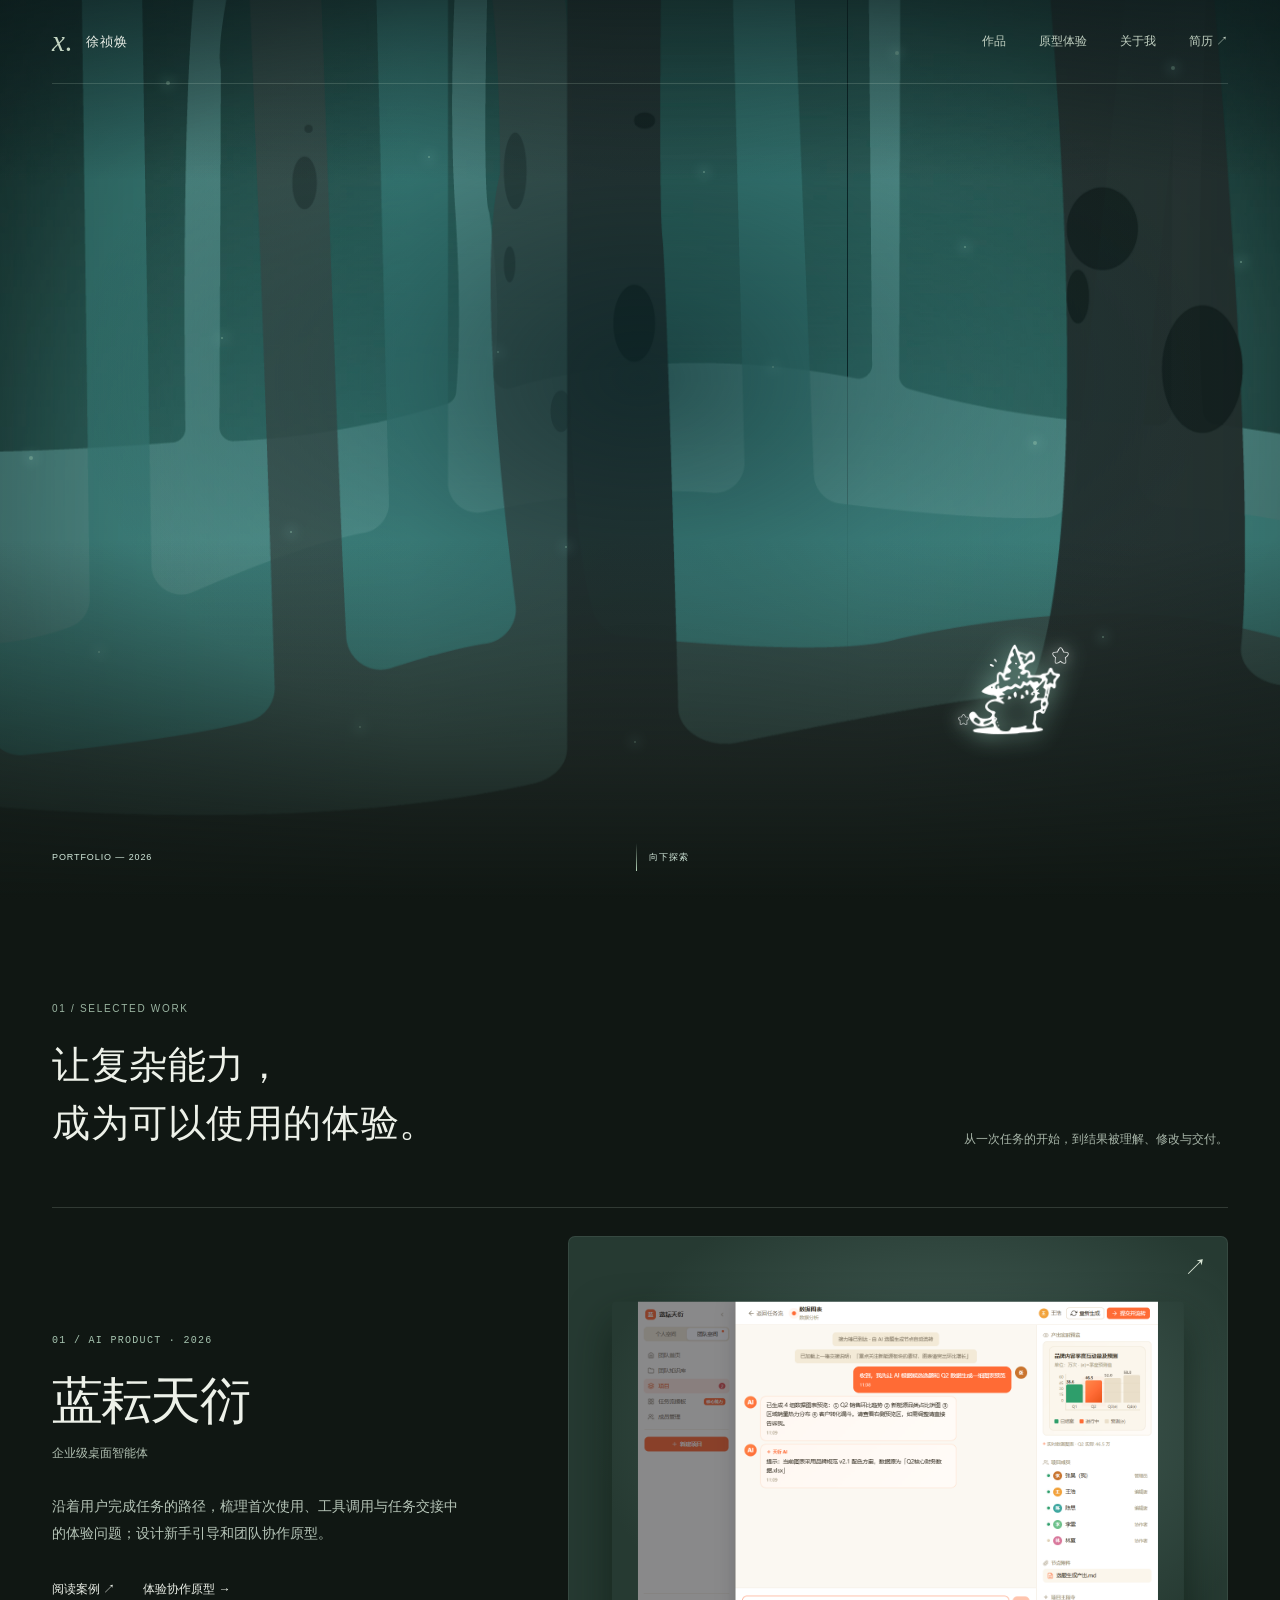
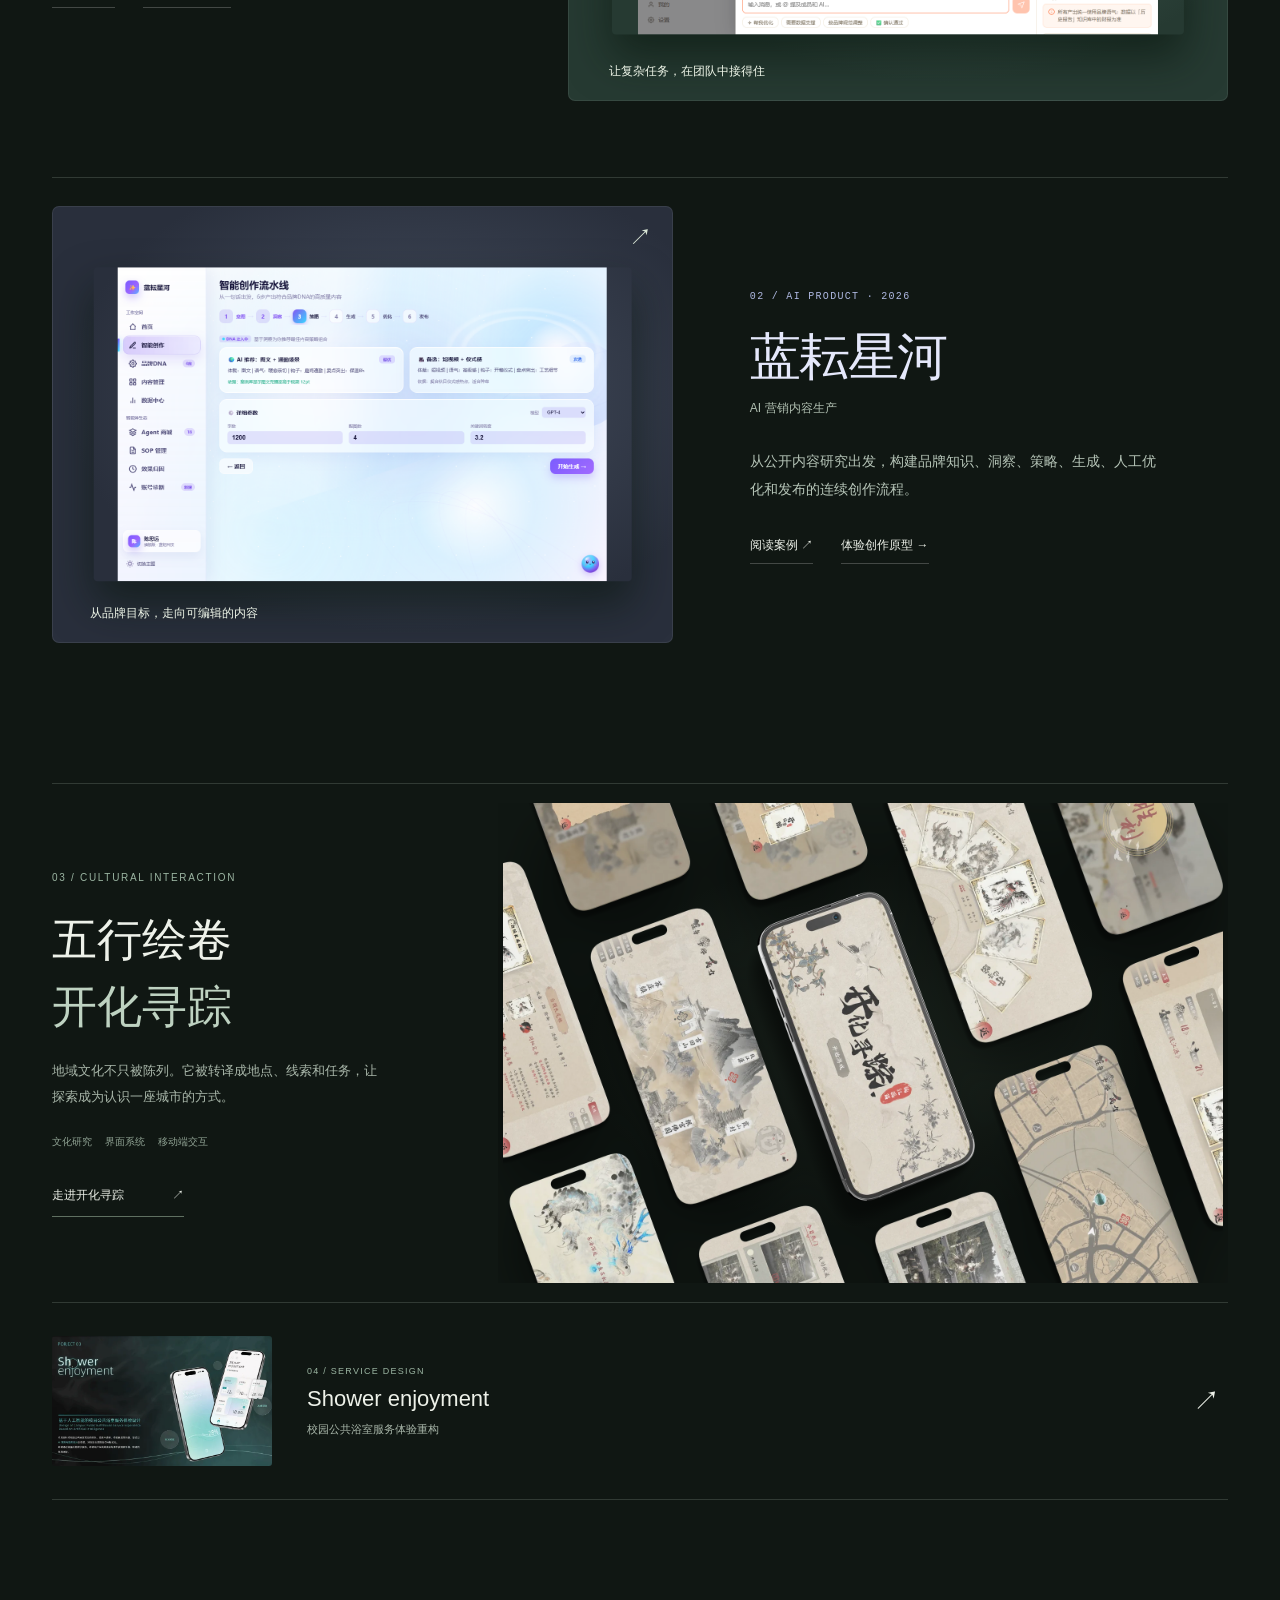
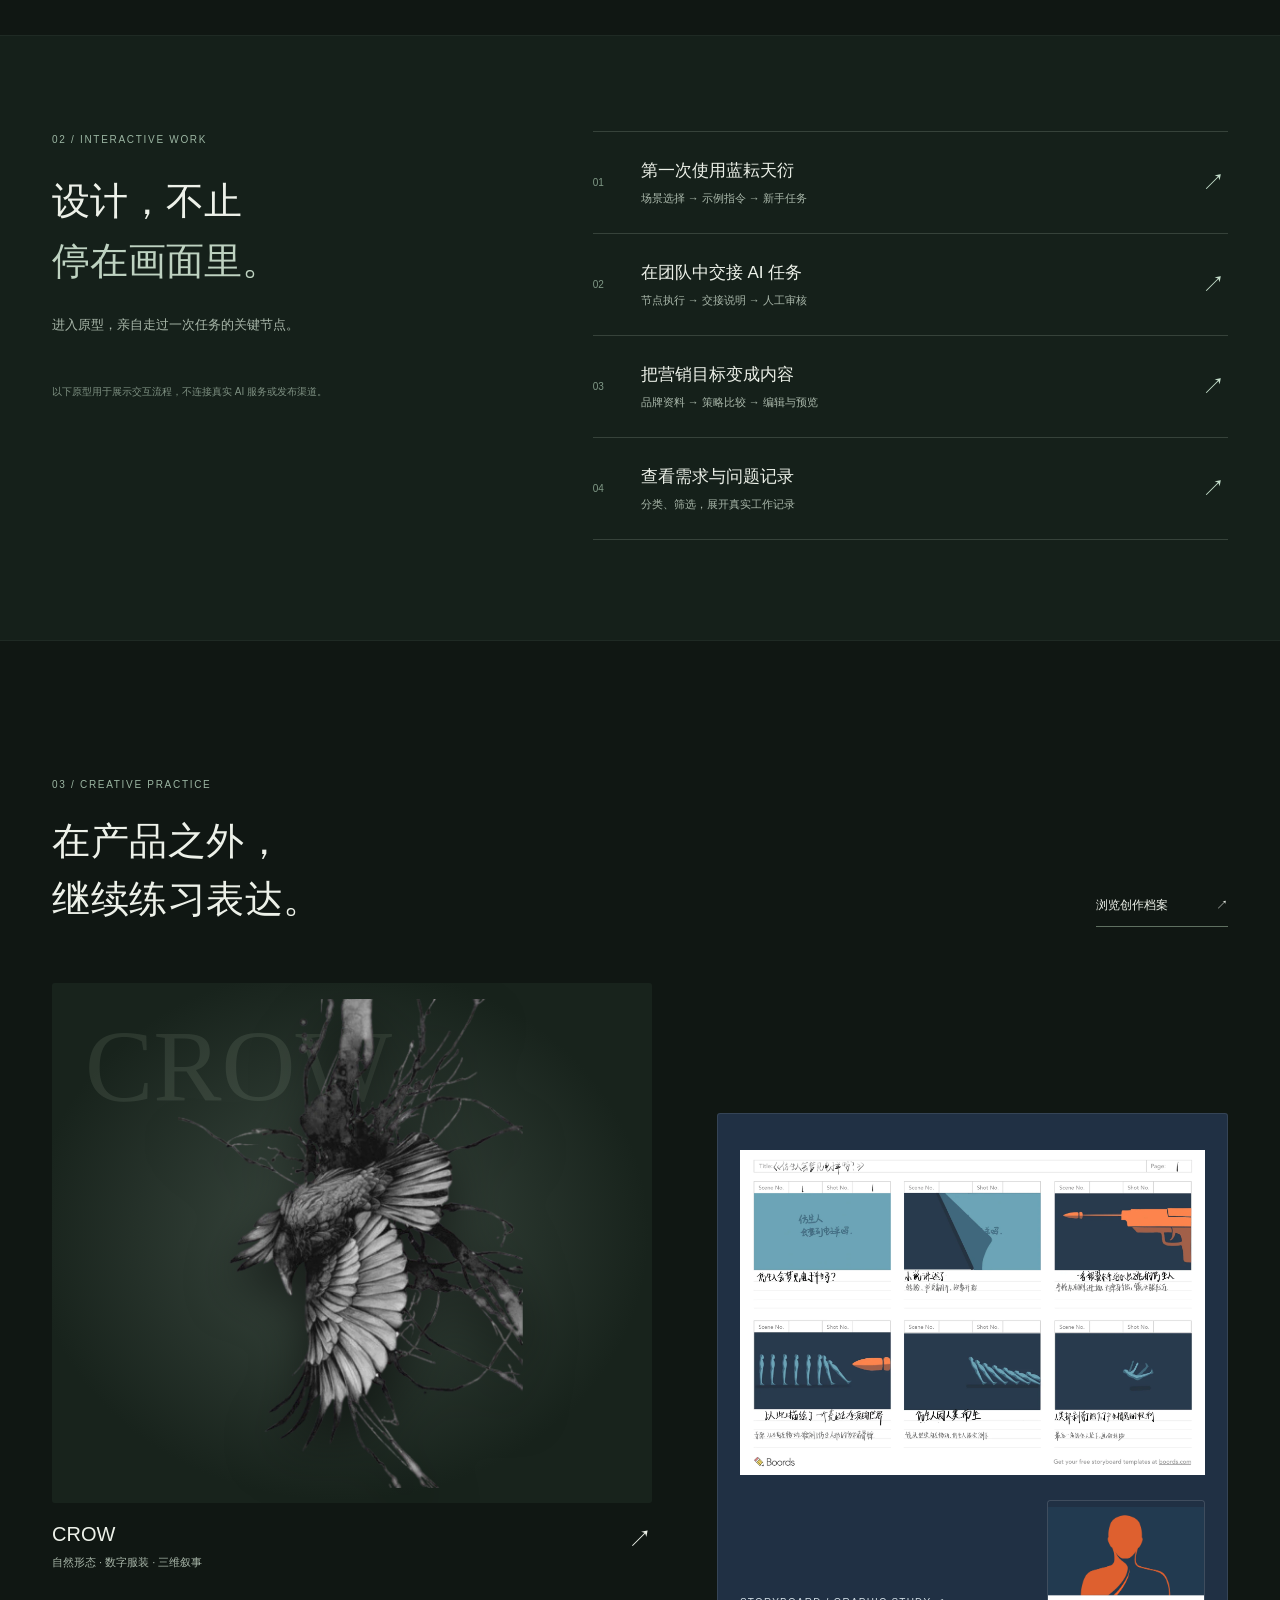
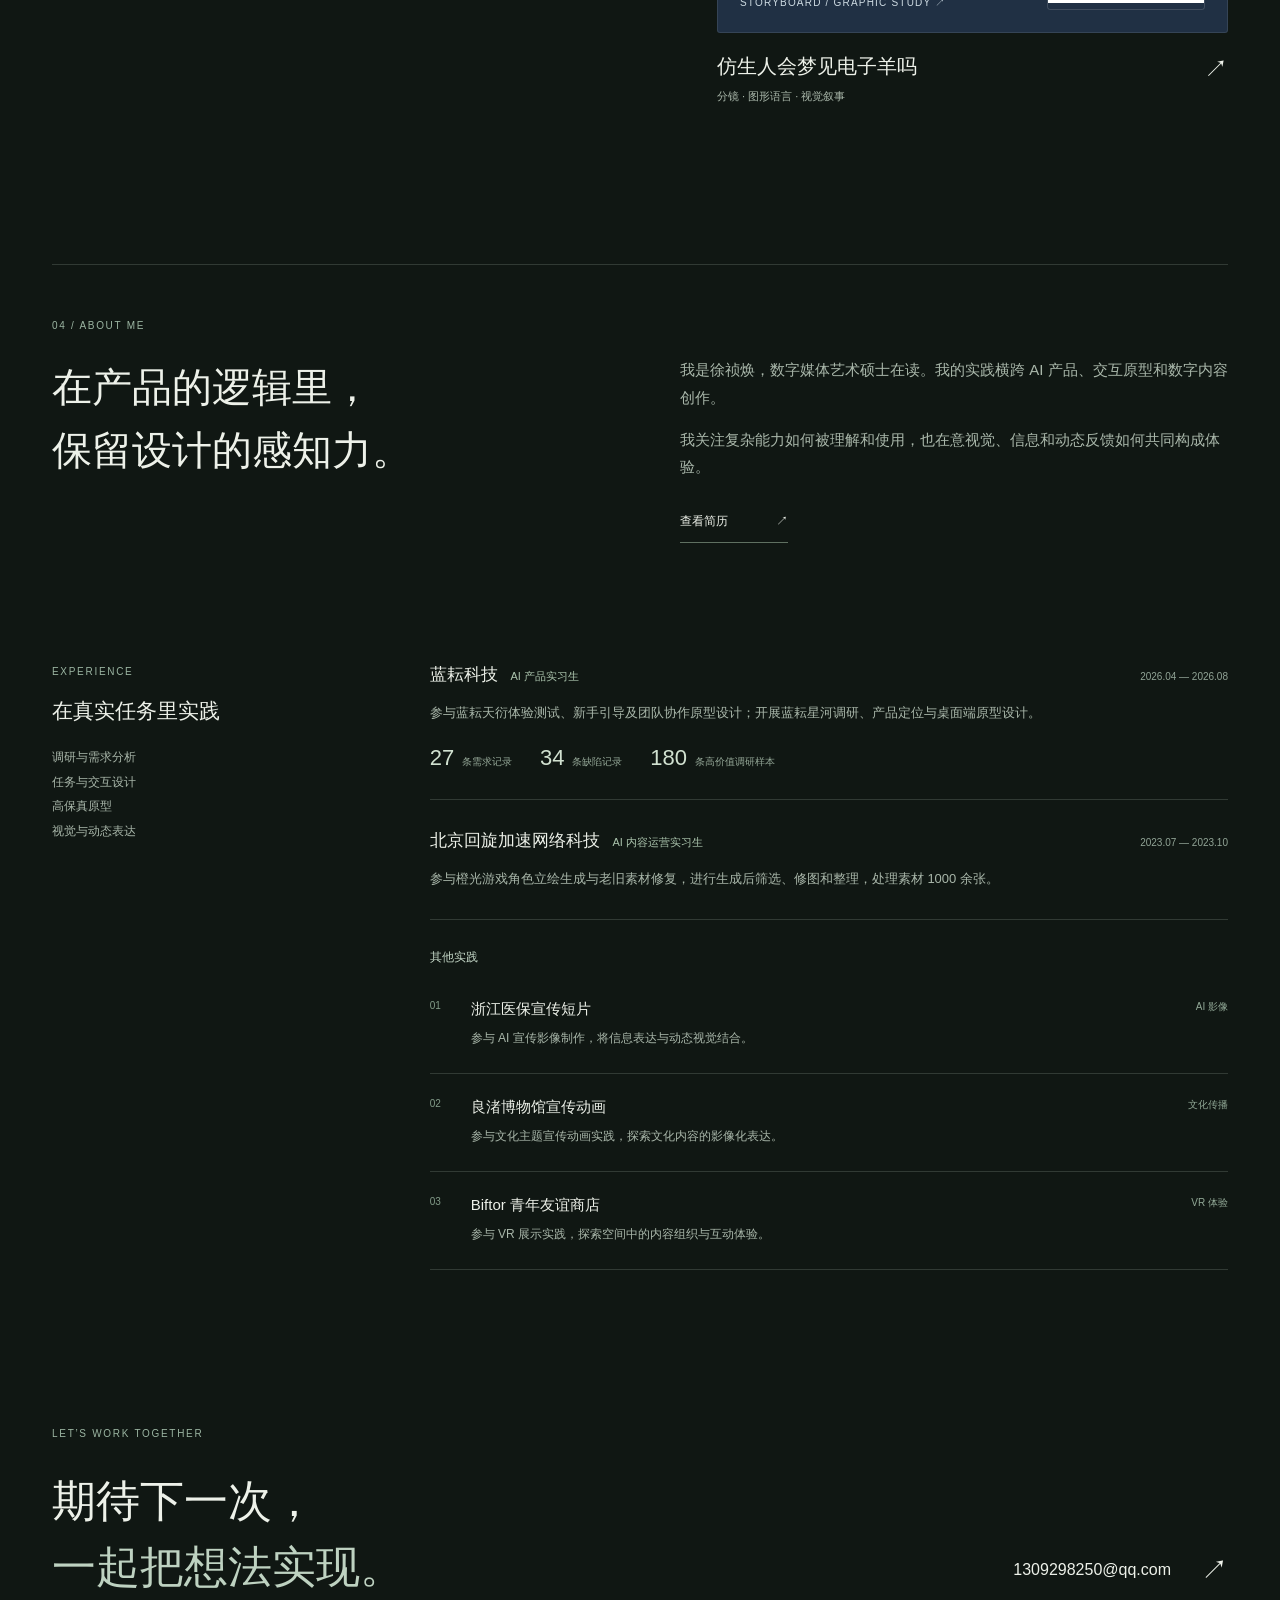
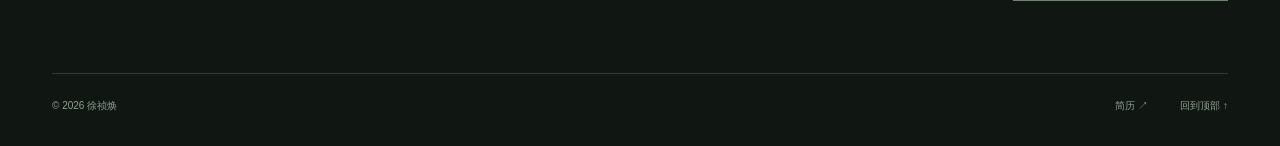
==== index.html @ dd579bcc "Publish portfolio website" ====
<!doctype html>
<html lang="zh-CN">
<head>
  <meta charset="utf-8">
  <meta name="viewport" content="width=device-width, initial-scale=1">
  <meta name="theme-color" content="#101713">
  <meta name="description" content="徐祯焕的个人作品集：AI 产品、交互设计与数字媒体创作。查看蓝耘天衍、蓝耘星河、开化寻踪与可操作原型。">
  <title>徐祯焕｜AI 产品与数字体验</title>
  <link rel="icon" href="assets/favicon.svg">
  <link rel="stylesheet" href="home.css">
  <link rel="stylesheet" href="home-refresh.css">
  <link rel="stylesheet" href="cursor.css">
  <script src="home.js" defer></script>
  <script src="forest.js" defer></script>
  <script src="cursor.js" defer></script>
</head>
<body>
  <a class="skip-link" href="#work">跳至作品</a>
  <div class="read-progress" aria-hidden="true"></div>
  <header class="site-header">
    <a class="brand" href="index.html" aria-label="徐祯焕，返回首页"><span class="brand-symbol">x.</span><span>徐祯焕</span></a>
    <button class="menu-toggle" type="button" aria-expanded="false" aria-controls="site-nav">菜单 <span aria-hidden="true">＋</span></button>
    <nav id="site-nav" aria-label="主导航">
      <a href="#work">作品</a><a href="#interact">原型体验</a><a href="#about">关于我</a><a href="assets/xuzhenhuan-resume.pdf" target="_blank" rel="noopener">简历 ↗</a>
    </nav>
  </header>
  <main>
    <section class="hero" aria-labelledby="hero-title">
      <div class="forest-scene" aria-hidden="true">
        <img class="forest-bg" src="assets/images/forest-bg.jpeg" alt="">
        <img class="forest-layer" data-depth="0.08" src="assets/images/forest-far.png" alt="">
        <img class="forest-layer" data-depth="0.16" src="assets/images/forest-back.png" alt="">
        <img class="forest-layer" data-depth="0.27" src="assets/images/forest-mid.png" alt="">
        <img class="forest-layer" data-depth="0.4" src="assets/images/forest-front.png" alt="">
      </div>
      <div class="hero-vignette" aria-hidden="true"></div>
      <span class="forest-cat" aria-hidden="true"><img src="assets/images/magic-cat.png" alt=""></span>
      <div class="hero-copy" id="hero-copy">
        <p class="hero-intro"><span class="small-orb"></span>你好，我是徐祯焕</p>
        <h1 id="hero-title">从想法出发，<span>让体验发生。</span></h1>
        <p class="hero-disciplines">AI 产品 <span>／</span> 交互设计 <span>／</span> 数字媒体艺术</p>
        <div class="hero-actions"><a class="primary-action" href="#work">查看作品 <span>↓</span></a><a class="text-action" href="#about">了解我 <span>↗</span></a></div>
      </div>
      <div class="hero-foot"><span>PORTFOLIO — 2026</span><button class="intro-toggle" type="button" aria-controls="hero-copy" aria-expanded="false" hidden>显示介绍 ↗</button><a class="scroll-indicator" href="#work"><i></i>向下探索</a><button class="motion-toggle" type="button" aria-pressed="false">暂停动效</button></div>
    </section>

    <section class="work content-width" id="work" aria-labelledby="work-title">
      <div class="section-heading enter"><div><span class="section-number">01 / SELECTED WORK</span><h2 id="work-title">让复杂能力，<br>成为可以使用的体验。</h2></div><p>从一次任务的开始，到结果被理解、修改与交付。</p></div>
      <div class="project-columns">
        <article class="project project-one enter">
          <a class="project-art art-tianyan" href="work-tianyan.html" aria-label="查看蓝耘天衍案例"><span class="art-top">01 / AI PRODUCT <span>↗</span></span><img src="assets/images/tianyan-live.png" alt="蓝耘天衍团队版原型的任务节点界面" width="1280" height="820" loading="lazy"><span class="art-bottom">让复杂任务，在团队中接得住</span></a>
          <div class="project-copy"><span class="project-kicker">01 / AI PRODUCT · 2026</span><div class="project-name"><h3><a href="work-tianyan.html">蓝耘天衍</a></h3><span>企业级桌面智能体</span></div>
          <p>沿着用户完成任务的路径，梳理首次使用、工具调用与任务交接中的体验问题；设计新手引导和团队协作原型。</p>
          <div class="project-actions"><a href="work-tianyan.html">阅读案例 ↗</a><a href="work-tianyan.html#team-demo">体验协作原型 →</a></div></div>
        </article>
        <article class="project project-two enter">
          <a class="project-art art-xinghe" href="work-xinghe.html" aria-label="查看蓝耘星河案例"><span class="art-top">02 / AI PRODUCT <span>↗</span></span><img src="assets/images/xinghe-live.png" alt="蓝耘星河原型的策略比较界面" width="1280" height="820" loading="lazy"><span class="art-bottom">从品牌目标，走向可编辑的内容</span></a>
          <div class="project-copy"><span class="project-kicker">02 / AI PRODUCT · 2026</span><div class="project-name"><h3><a href="work-xinghe.html">蓝耘星河</a></h3><span>AI 营销内容生产</span></div>
          <p>从公开内容研究出发，构建品牌知识、洞察、策略、生成、人工优化和发布的连续创作流程。</p>
          <div class="project-actions"><a href="work-xinghe.html">阅读案例 ↗</a><a href="work-xinghe.html#xinghe-demo">体验创作原型 →</a></div></div>
        </article>
      </div>

      <article class="kaihua-spotlight enter">
        <div class="kaihua-copy"><span class="section-number">03 / CULTURAL INTERACTION</span><h3>五行绘卷<br><em>开化寻踪</em></h3><p>地域文化不只被陈列。它被转译成地点、线索和任务，让探索成为认识一座城市的方式。</p><div class="keyword-row"><span>文化研究</span><span>界面系统</span><span>移动端交互</span></div><a class="underlined-link" href="archive.html#kaihua">走进开化寻踪 <span>↗</span></a></div>
        <a class="kaihua-visual" href="archive.html#kaihua" aria-label="查看开化寻踪项目"><img src="assets/images/kaihua-phones.webp" alt="开化寻踪的移动端界面样机" loading="lazy"></a>
      </article>
      <a class="service-strip enter" href="work-shower.html"><img src="assets/images/shower-cover.webp" alt="Shower enjoyment 服务设计封面" loading="lazy"><span class="service-info"><small>04 / SERVICE DESIGN</small><strong>Shower enjoyment</strong><span>校园公共浴室服务体验重构</span></span><span class="service-arrow" aria-hidden="true">↗</span></a>
    </section>

    <section class="prototype-index" id="interact" aria-labelledby="interact-title"><div class="content-width prototype-layout">
      <div class="prototype-copy enter"><span class="section-number">02 / INTERACTIVE WORK</span><h2 id="interact-title">设计，不止<br><em>停在画面里。</em></h2><p>进入原型，亲自走过一次任务的关键节点。</p><small>以下原型用于展示交互流程，不连接真实 AI 服务或发布渠道。</small></div>
      <div class="prototype-links enter">
        <a href="work-tianyan.html#onboarding-demo"><span>01</span><span><strong>第一次使用蓝耘天衍</strong><small>场景选择 → 示例指令 → 新手任务</small></span><b>↗</b></a>
        <a href="work-tianyan.html#team-demo"><span>02</span><span><strong>在团队中交接 AI 任务</strong><small>节点执行 → 交接说明 → 人工审核</small></span><b>↗</b></a>
        <a href="work-xinghe.html#xinghe-demo"><span>03</span><span><strong>把营销目标变成内容</strong><small>品牌资料 → 策略比较 → 编辑与预览</small></span><b>↗</b></a>
        <a href="work-tianyan.html#issue-records"><span>04</span><span><strong>查看需求与问题记录</strong><small>分类、筛选，展开真实工作记录</small></span><b>↗</b></a>
      </div>
    </div></section>

    <section class="creative content-width" id="creative" aria-labelledby="creative-title">
      <div class="section-heading enter"><div><span class="section-number">03 / CREATIVE PRACTICE</span><h2 id="creative-title">在产品之外，<br>继续练习表达。</h2></div><a class="underlined-link" href="archive.html">浏览创作档案 <span>↗</span></a></div>
      <div class="creative-layout">
        <a class="crow-work enter" href="archive.html#crow"><span class="crow-field"><span class="crow-lettering">CROW</span><img src="assets/images/crow-bird.webp" alt="CROW 三维服装与乌鸦意象" loading="lazy"></span><span class="creative-info"><strong>CROW</strong><span>自然形态 · 数字服装 · 三维叙事</span><b>↗</b></span></a>
        <article class="motion-work enter"><a class="motion-study" href="archive.html#motion" aria-label="查看《仿生人会梦见电子羊吗》的分镜与图形设计"><img class="motion-storyboard" src="assets/images/motion-storyboard-1.webp" alt="仿生人会梦见电子羊吗的分镜设计" loading="lazy"><img class="motion-graphic" src="assets/images/motion-still-1.webp" alt="人物图形设计" loading="lazy"><span>STORYBOARD / GRAPHIC STUDY ↗</span></a><div class="creative-info"><strong>仿生人会梦见电子羊吗</strong><span>分镜 · 图形语言 · 视觉叙事</span><a href="archive.html#motion" aria-label="查看分镜与图形设计">↗</a></div></article>
      </div>
    </section>

    <section class="about content-width" id="about" aria-labelledby="about-title"><div class="about-head enter"><span class="section-number">04 / ABOUT ME</span><h2 id="about-title">在产品的逻辑里，<br>保留设计的感知力。</h2><div><p>我是徐祯焕，数字媒体艺术硕士在读。我的实践横跨 AI 产品、交互原型和数字内容创作。</p><p>我关注复杂能力如何被理解和使用，也在意视觉、信息和动态反馈如何共同构成体验。</p><a class="underlined-link" href="assets/xuzhenhuan-resume.pdf" target="_blank" rel="noopener">查看简历 <span>↗</span></a></div></div>
      <div class="experience" id="experience"><div class="experience-aside enter"><span class="section-number">EXPERIENCE</span><h3>在真实任务里实践</h3><p>调研与需求分析<br>任务与交互设计<br>高保真原型<br>视觉与动态表达</p></div><div class="experience-list">
        <article class="experience-item enter"><div class="experience-title"><h3>蓝耘科技 <small>AI 产品实习生</small></h3><time>2026.04 — 2026.08</time></div><p>参与蓝耘天衍体验测试、新手引导及团队协作原型设计；开展蓝耘星河调研、产品定位与桌面端原型设计。</p><div class="experience-facts"><span><b>27</b> 条需求记录</span><span><b>34</b> 条缺陷记录</span><span><b>180</b> 条高价值调研样本</span></div></article>
        <article class="experience-item enter"><div class="experience-title"><h3>北京回旋加速网络科技 <small>AI 内容运营实习生</small></h3><time>2023.07 — 2023.10</time></div><p>参与橙光游戏角色立绘生成与老旧素材修复，进行生成后筛选、修图和整理，处理素材 1000 余张。</p></article>
        <div class="practice-label enter">其他实践</div>
        <article class="practice-item enter"><span>01</span><div><h3>浙江医保宣传短片</h3><p>参与 AI 宣传影像制作，将信息表达与动态视觉结合。</p></div><small>AI 影像</small></article>
        <article class="practice-item enter"><span>02</span><div><h3>良渚博物馆宣传动画</h3><p>参与文化主题宣传动画实践，探索文化内容的影像化表达。</p></div><small>文化传播</small></article>
        <article class="practice-item enter"><span>03</span><div><h3>Biftor 青年友谊商店</h3><p>参与 VR 展示实践，探索空间中的内容组织与互动体验。</p></div><small>VR 体验</small></article>
      </div></div>
    </section>

    <footer class="contact content-width" id="contact"><span class="section-number">LET’S WORK TOGETHER</span><div class="contact-main"><h2>期待下一次，<br><em>一起把想法实现。</em></h2><a href="mailto:1309298250@qq.com">1309298250@qq.com <span>↗</span></a></div><div class="footer-foot"><span>© 2026 徐祯焕</span><a href="assets/xuzhenhuan-resume.pdf" target="_blank" rel="noopener">简历 ↗</a><a href="#">回到顶部 ↑</a></div></footer>
  </main>
</body>
</html>
---- home.css ----
@charset "UTF-8";
:root{color-scheme:dark;--bg:#101713;--ink:#edf1e9;--soft:#a9b7aa;--dim:#809084;--line:rgba(225,240,224,.16);--page:min(1200px,calc(100% - 104px))}
*{box-sizing:border-box}html{scroll-behavior:smooth;scroll-padding-top:90px}body{margin:0;background:var(--bg);color:var(--ink);font-family:Inter,"PingFang SC","Microsoft YaHei",sans-serif;-webkit-font-smoothing:antialiased}a{color:inherit;text-decoration:none}button{font:inherit;cursor:pointer}a,button{-webkit-tap-highlight-color:transparent}a:focus-visible,button:focus-visible{outline:2px solid #c2e7cc;outline-offset:5px}img,video{display:block;max-width:100%}h1,h2,h3,p{margin:0}h1,h2,h3{font-weight:400}em{font-style:normal;color:#bed2c1}::selection{background:#b8ddc2;color:#17241c}.content-width{width:var(--page);margin-inline:auto}.skip-link{position:fixed;top:-100px;left:20px;z-index:100;padding:12px;background:#f0f5ed;color:#111}.skip-link:focus{top:12px}.read-progress{position:fixed;top:0;left:0;right:0;height:2px;background:#b6d7bb;transform:scaleX(0);transform-origin:left;z-index:90}.section-number{display:block;color:#9bb5a2;font-size:10px;letter-spacing:.17em;line-height:1.7}
.site-header{position:absolute;top:0;left:50%;transform:translateX(-50%);width:var(--page);height:84px;z-index:20;display:flex;align-items:center;justify-content:space-between;border-bottom:1px solid var(--line)}.brand{display:inline-flex;align-items:center;gap:13px;font-size:13px;letter-spacing:.05em}.brand-symbol{font:italic 29px/1 Georgia,serif;color:#c3d5c2}.site-header nav{display:flex;align-items:center;gap:33px}.site-header nav a{font-size:12px;color:#c1d0c1;transition:color .2s}.site-header nav a:hover{color:#fff}.menu-toggle{display:none;border:0;background:transparent;color:var(--ink)}
.hero{height:min(950px,100svh);min-height:700px;position:relative;overflow:hidden;isolation:isolate;background:radial-gradient(ellipse at 27% 6%,#344c3d2e,transparent 52%),#101713}.hero canvas{position:absolute;inset:0;width:100%;height:100%;z-index:-2}.hero-vignette{position:absolute;inset:0;z-index:-1;pointer-events:none;background:linear-gradient(0deg,#101713 0,transparent 22%),radial-gradient(ellipse at center,transparent 13%,#10171336 74%)}.hero-copy{position:absolute;top:29%;left:50%;transform:translateX(-50%);width:calc(100% - 40px);text-align:center}.hero-intro{font-size:13px;color:#cbd9cc;display:flex;align-items:center;justify-content:center;gap:10px}.small-orb{width:5px;height:5px;border-radius:50%;background:#c2e4c9;box-shadow:0 0 15px #c2e4c9}.hero h1{font-size:clamp(41px,4.8vw,65px);line-height:1.48;letter-spacing:.015em;margin:25px 0 20px;text-shadow:0 8px 45px #0d1711b8}.hero h1 span{color:#cbd9c9}.hero-disciplines{font-size:12px;color:#a7b8aa;letter-spacing:.06em}.hero-disciplines span{margin:0 8px;color:#637569}.hero-actions{display:flex;align-items:center;justify-content:center;gap:32px;margin-top:37px;font-size:12px}.primary-action{display:inline-flex;gap:38px;align-items:center;background:#e6efe6;color:#152019;padding:14px 23px;border-radius:28px;transition:transform .3s,background .3s}.primary-action:hover{transform:translateY(-4px);background:#fff}.text-action{color:#d4e0d3}.text-action span{display:inline-block;margin-left:12px;transition:transform .2s}.text-action:hover span{transform:translate(3px,-3px)}.hero-foot{position:absolute;bottom:28px;left:50%;transform:translateX(-50%);width:var(--page);display:flex;justify-content:space-between;align-items:center;color:#91a494;font-size:9px;letter-spacing:.1em}.scroll-indicator{display:flex;gap:12px;align-items:center}.scroll-indicator i{display:block;width:1px;height:28px;background:linear-gradient(transparent,#b6d5ba)}.motion-toggle{border:0;background:transparent;color:#9fb0a1;padding:8px;font-size:10px}.motion-toggle:hover{color:#fff}
.work{padding-top:100px}.section-heading{display:flex;align-items:end;justify-content:space-between;gap:40px;margin-bottom:56px}.section-heading h2{font-size:clamp(27px,3vw,40px);line-height:1.5;letter-spacing:.015em;margin-top:19px}.section-heading>p{font-size:12px;color:var(--soft);line-height:1.9;max-width:320px}.project-columns{display:grid;grid-template-columns:1.16fr .95fr;gap:58px;align-items:start}.project-two{margin-top:130px}.project-art{position:relative;display:block;overflow:hidden;aspect-ratio:1.22;border-radius:3px;border:1px solid #ffffff13;background:#2e3b32}.art-tianyan{background:radial-gradient(ellipse at 76% 23%,#6e846447,transparent 66%),#2a382f}.art-xinghe{background:radial-gradient(ellipse at 75% 65%,#8d8ba348,transparent 67%),#292f36}.art-top{position:absolute;top:22px;left:25px;right:25px;display:flex;align-items:center;justify-content:space-between;z-index:2;font-size:9px;letter-spacing:.13em;color:#dae6d6}.art-top span{font-size:24px}.project-art img{position:absolute;top:23%;left:7%;width:93%;max-width:none;border-radius:4px;box-shadow:0 23px 45px #06110c68;transform:perspective(900px) rotateY(-5deg) rotateX(4deg);transition:transform .7s cubic-bezier(.16,.8,.2,1)}.project-art:hover img{transform:perspective(900px) rotateY(0) rotateX(0) translateY(-8px)}.art-bottom{position:absolute;bottom:27px;left:25px;right:25px;font-size:14px;color:#eff6e9;z-index:2}.project-name{display:flex;justify-content:space-between;gap:14px;align-items:baseline;margin:23px 0 12px}.project-name h3{font-size:25px}.project-name>span{font-size:10px;color:var(--soft);white-space:nowrap}.project>p{max-width:520px;color:var(--soft);font-size:13px;line-height:1.95}.project-actions{display:flex;gap:26px;margin-top:18px}.project-actions a{font-size:11px;padding-bottom:7px;border-bottom:1px solid #ffffff36;transition:border-color .25s}.project-actions a:hover{border-color:#c5dbc6}
.kaihua-spotlight{display:grid;grid-template-columns:.74fr 1.26fr;gap:18px;align-items:center;min-height:520px;margin-top:140px;border-top:1px solid var(--line);border-bottom:1px solid var(--line)}.kaihua-copy{padding:55px 0}.kaihua-copy h3{font-size:clamp(34px,3.5vw,48px);line-height:1.48;margin:20px 0 19px}.kaihua-copy>p{font-size:13px;color:var(--soft);line-height:2;max-width:335px}.keyword-row{display:flex;flex-wrap:wrap;gap:13px;margin:25px 0 36px;font-size:10px;color:#8fa293}.underlined-link{display:inline-flex;align-items:center;justify-content:space-between;gap:48px;font-size:12px;border-bottom:1px solid #b4cdb47c;padding:0 0 12px;transition:border-color .25s}.underlined-link:hover{border-color:#fff}.kaihua-visual{position:relative;display:grid;place-items:center;min-height:470px;overflow:hidden;background:radial-gradient(ellipse at 50% 50%,#7b987b27,transparent 55%)}.kaihua-visual img{width:min(100%,720px);filter:drop-shadow(0 30px 28px #0007);transition:transform .6s}.kaihua-visual:hover img{transform:scale(1.045)}.service-strip{display:grid;grid-template-columns:220px 1fr 35px;gap:35px;align-items:center;padding:33px 0;border-bottom:1px solid var(--line)}.service-strip>img{width:220px;height:130px;object-fit:cover;border-radius:3px;transition:transform .45s}.service-strip:hover>img{transform:scale(1.035)}.service-info{display:grid;gap:10px}.service-info small{font-size:9px;letter-spacing:.14em;color:#9bb5a2}.service-info strong{font-size:22px;font-weight:400}.service-info>span{font-size:11px;color:var(--soft)}.service-arrow{font-size:27px}
.prototype-index{margin-top:135px;padding:95px 0 100px;background:#15201a;border-top:1px solid #ffffff0b;border-bottom:1px solid #ffffff0b}.prototype-layout{display:grid;grid-template-columns:.83fr 1.17fr;gap:90px}.prototype-copy h2{font-size:clamp(32px,3vw,42px);line-height:1.55;margin:23px 0}.prototype-copy>p{font-size:13px;color:var(--soft);line-height:1.9}.prototype-copy>small{display:block;max-width:290px;margin-top:45px;font-size:10px;color:#7e9082;line-height:1.8}.prototype-links a{display:grid;grid-template-columns:28px 1fr 26px;align-items:center;gap:20px;padding:27px 0;border-bottom:1px solid var(--line);transition:padding-left .25s}.prototype-links a:first-child{border-top:1px solid var(--line)}.prototype-links a:hover{padding-left:12px}.prototype-links a>span:first-child{font-size:10px;color:#809987}.prototype-links strong{display:block;font-weight:400;font-size:17px}.prototype-links small{display:block;margin-top:9px;color:var(--soft);font-size:11px}.prototype-links b{font-size:23px;font-weight:400;color:#c4ddca}
.creative{padding-top:135px}.creative-layout{display:grid;grid-template-columns:1.08fr .92fr;gap:65px;align-items:start}.crow-field{height:520px;position:relative;display:block;overflow:hidden;background:radial-gradient(ellipse at 48% 48%,#3d4b42,#18231c 70%);border-radius:3px}.crow-lettering{position:absolute;top:33px;left:33px;font:clamp(72px,8vw,115px)/1 Georgia,serif;color:#c7d7c31c}.crow-field img{position:absolute;width:100%;height:100%;object-fit:contain;filter:drop-shadow(0 22px 24px #0008);transition:transform .6s}.crow-work:hover img{transform:scale(1.045)}.creative-info{display:grid;grid-template-columns:1fr 26px;column-gap:15px;row-gap:9px;margin-top:20px}.creative-info strong{font-size:20px;font-weight:400}.creative-info>span{grid-row:2;font-size:11px;color:var(--soft)}.creative-info>b,.creative-info>a{font-size:24px;font-weight:400;grid-column:2;grid-row:1/3;justify-self:end}.motion-work{margin-top:130px}.motion-window{position:relative;background:#080c12;border-radius:3px;overflow:hidden}.motion-window video{width:100%;aspect-ratio:1.2;object-fit:cover}.reel-control{position:absolute;bottom:18px;right:18px;border:1px solid #ffffff70;border-radius:24px;padding:11px 17px;font-size:11px;color:white;background:#07111ca8;backdrop-filter:blur(10px)}.reel-control:hover{background:#213b33}
.about{padding-top:160px}.about-head{display:grid;grid-template-columns:1fr 1fr;gap:22px 80px;border-top:1px solid var(--line);padding-top:52px}.about-head>.section-number{grid-column:1/-1}.about-head h2{font-size:clamp(30px,3.15vw,43px);line-height:1.55}.about-head>div p{font-size:13px;line-height:1.95;color:var(--soft);margin:0 0 14px}.about-head .underlined-link{margin-top:18px}.experience{display:grid;grid-template-columns:.55fr 1.45fr;gap:75px;margin-top:120px;scroll-margin-top:90px}.experience-aside h3{font-size:21px;margin:17px 0 20px}.experience-aside>p{font-size:11px;color:var(--soft);line-height:2.25}.experience-item{border-bottom:1px solid var(--line);padding-bottom:28px;margin-bottom:29px}.experience-title{display:flex;justify-content:space-between;align-items:baseline;gap:18px}.experience-title h3{font-size:17px}.experience-title h3 small{font-size:11px;color:#acc5ae;white-space:nowrap;margin-left:8px}.experience-title time{font-size:10px;color:#91a496;white-space:nowrap}.experience-item>p{font-size:12px;line-height:1.95;color:var(--soft);margin-top:15px}.experience-facts{display:flex;flex-wrap:wrap;gap:18px 28px;margin-top:20px}.experience-facts span{font-size:10px;color:#94a797}.experience-facts b{font-size:22px;color:#d1e1d0;font-weight:400;margin-right:5px}.practice-label{margin:24px 0 10px;font-size:12px;color:#c2d5c5}.practice-item{display:grid;grid-template-columns:25px 1fr auto;gap:16px;padding:24px 0;border-bottom:1px solid var(--line)}.practice-item>span{font-size:10px;color:#829b88}.practice-item h3{font-size:15px}.practice-item p{font-size:11px;line-height:1.8;color:var(--soft);margin-top:9px}.practice-item small{font-size:10px;color:#91a896}
.contact{padding-top:155px}.contact-main{display:flex;align-items:end;justify-content:space-between;gap:40px;padding:26px 0 72px}.contact-main h2{font-size:clamp(31px,3.4vw,48px);line-height:1.52}.contact-main a{display:flex;align-items:center;gap:30px;font-size:16px;border-bottom:1px solid #b2cab297;padding-bottom:12px;white-space:nowrap}.contact-main a span{font-size:27px}.footer-foot{display:flex;gap:32px;border-top:1px solid var(--line);padding:25px 0 33px;color:#90a192;font-size:10px}.footer-foot>span{margin-right:auto}.enter{opacity:1;transform:none}.motion-enabled .enter{opacity:0;transform:translateY(28px);transition:opacity .8s,transform .8s cubic-bezier(.2,.7,.2,1)}.motion-enabled .enter.visible{opacity:1;transform:none}
@media(max-width:1000px){:root{--page:calc(100% - 64px)}.project-columns{gap:30px}.project-name{display:block}.project-name>span{display:block;margin-top:8px}.prototype-layout{gap:40px}.creative-layout{gap:32px}.crow-field{height:420px}.about-head{gap:20px 45px}.experience{gap:40px}.kaihua-visual{min-height:400px}.service-strip{grid-template-columns:190px 1fr 30px}.service-strip>img{width:190px}}
@media(max-width:700px){:root{--page:calc(100% - 40px)}html{scroll-padding-top:35px}.site-header{height:70px}.menu-toggle{display:block;font-size:11px}.menu-toggle span{margin-left:7px}.site-header nav{display:none;position:absolute;top:70px;left:0;right:0;padding:13px 23px;flex-direction:column;align-items:stretch;gap:0;background:#18261ddf;backdrop-filter:blur(18px);border:1px solid var(--line);border-radius:0 0 8px 8px}.site-header.open nav{display:flex}.site-header nav a{padding:15px 0}.hero{height:86svh;min-height:620px}.hero-copy{top:29%}.hero h1{font-size:clamp(36px,9.2vw,46px);margin-top:20px}.hero-intro{font-size:12px}.hero-disciplines{font-size:10px}.hero-disciplines span{margin:0 3px}.hero-actions{margin-top:32px}.hero-foot{bottom:19px}.hero-foot>span:first-child{display:none}.work{padding-top:67px}.section-heading{display:block;margin-bottom:35px}.section-heading h2{font-size:28px}.section-heading>p,.section-heading>.underlined-link{display:inline-block;margin-top:23px}.project-columns{grid-template-columns:1fr;gap:55px}.project-two{margin:0}.project-name{display:flex;align-items:baseline}.project-name>span{margin:0}.project-art{aspect-ratio:1.19}.project>p{font-size:12px}.kaihua-spotlight{grid-template-columns:1fr;margin-top:80px;gap:0;min-height:0}.kaihua-copy{padding:40px 0 0}.kaihua-copy h3{font-size:37px;margin:18px 0}.kaihua-visual{height:335px;min-height:0}.kaihua-visual img{max-height:355px;object-fit:contain}.service-strip{grid-template-columns:102px 1fr 18px;gap:16px;padding:25px 0}.service-strip>img{width:102px;height:100px}.service-info strong{font-size:17px}.service-info>span{font-size:10px}.service-arrow{font-size:20px}.prototype-index{margin-top:75px;padding:58px 0}.prototype-layout{grid-template-columns:1fr;gap:32px}.prototype-copy h2{font-size:32px;margin:17px 0}.prototype-copy>small{max-width:none;margin-top:15px}.prototype-links a{gap:12px;padding:24px 0}.prototype-links strong{font-size:15px}.creative{padding-top:78px}.creative-layout{grid-template-columns:1fr;gap:50px}.crow-field{height:420px}.motion-work{margin:0}.motion-window video{aspect-ratio:1.55}.creative-info strong{font-size:18px}.about{padding-top:90px}.about-head{grid-template-columns:1fr;gap:23px;padding-top:38px}.about-head>.section-number{grid-column:auto}.about-head h2{font-size:32px}.experience{grid-template-columns:1fr;gap:30px;margin-top:65px}.experience-aside>p{line-height:1.9}.experience-title{display:block}.experience-title h3 small{display:block;margin:8px 0 0}.experience-title time{display:block;margin-top:10px}.contact{padding-top:90px}.contact-main{display:block;padding-bottom:52px}.contact-main h2{font-size:33px}.contact-main a{display:inline-flex;font-size:14px;margin-top:30px}.footer-foot{gap:19px}}
@media(max-width:390px){.hero h1{font-size:35px}.project-name{display:block}.project-name>span{display:block;margin-top:7px}.art-bottom{font-size:12px}.service-strip{grid-template-columns:80px 1fr 16px}.service-strip>img{width:80px;height:85px}.practice-item small{display:none}.practice-item{grid-template-columns:25px 1fr}}
.hero-copy{transform:translate(-50%,var(--hero-scroll,0px))}
@media(prefers-reduced-motion:reduce){html{scroll-behavior:auto}*,*::before,*::after{animation:none!important;transition:none!important}.motion-enabled .enter{opacity:1;transform:none}}
@media(prefers-reduced-motion:reduce){.hero-copy{transform:translateX(-50%)}}
---- home-refresh.css ----
@charset "UTF-8";
.hero{background:#0c2527}
.forest-scene{position:absolute;inset:0;overflow:hidden;z-index:0;pointer-events:none}
.forest-scene img{position:absolute;top:50%;left:50%;width:110%;height:110%;max-width:none;object-fit:cover;transform:translate3d(-50%,-50%,0);will-change:transform}
.forest-scene .forest-bg{filter:saturate(.8) brightness(.72);width:100%;height:100%;will-change:auto}
.forest-layer[data-depth="0.08"]{--forest-opacity:.65;opacity:var(--forest-opacity)}
.forest-layer[data-depth="0.16"]{--forest-opacity:.74;opacity:var(--forest-opacity)}
.forest-layer[data-depth="0.27"]{--forest-opacity:.82;opacity:var(--forest-opacity)}
.forest-layer[data-depth="0.4"]{--forest-opacity:.96;opacity:var(--forest-opacity)}
.forest-cat{position:absolute;z-index:3;right:17%;bottom:18%;width:96px;height:96px;pointer-events:none;filter:brightness(1.4) drop-shadow(0 0 12px #bcffe7bc)}
.forest-cat img{position:static;display:block;width:100%;height:100%;min-width:0;max-width:100%;object-fit:contain;transform:none;will-change:auto;animation:forest-cat-float 3.8s ease-in-out infinite}
.hero.has-active-cat-cursor .forest-cat{animation:none;opacity:0;transition:opacity .28s}
.forest-firefly{position:absolute;z-index:2;left:var(--x);top:var(--y);width:var(--size);height:var(--size);border-radius:50%;background:#c5ffdf;box-shadow:0 0 12px 3px #b4fff398;opacity:.5;animation:firefly-glow 4.8s ease-in-out var(--delay) infinite alternate}
.hero-vignette{z-index:1;background:linear-gradient(180deg,#0b191aaa 0%,transparent 20%,transparent 60%,#101713 100%),radial-gradient(ellipse 49% 48% at 50% 42%,#0a2528aa,transparent 90%),linear-gradient(90deg,#07171655,transparent 32%,transparent 68%,#07171644)}
.hero-copy{z-index:3;top:28%}
.hero h1{white-space:nowrap;font-size:clamp(38px,4.7vw,68px);line-height:1.25;margin:28px 0 23px;letter-spacing:-.035em}
.hero-copy{top:39%}
.intro-toggle{position:absolute;left:17%;border:0;border-bottom:1px solid #d5e8db8c;padding:8px 2px;background:transparent;color:#e2f5e9;font-size:10px;letter-spacing:.08em;cursor:pointer}
.intro-toggle[hidden]{display:none}
.intro-toggle:hover,.scroll-indicator:hover{color:#fff}
.scroll-indicator{color:inherit;text-decoration:none}
.hero.is-entering .forest-bg{animation:forest-dawn 1s ease-out both}
.hero.is-entering .forest-layer{animation:forest-focus 1.12s ease-out both}
.hero.is-entering .forest-layer[data-depth="0.08"]{animation-delay:.15s}
.hero.is-entering .forest-layer[data-depth="0.16"]{animation-delay:.4s}
.hero.is-entering .forest-layer[data-depth="0.27"]{animation-delay:.7s}
.hero.is-entering .forest-layer[data-depth="0.4"]{animation-delay:1s}
.hero.is-entering .forest-cat{animation:cat-appear .86s cubic-bezier(.21,.8,.21,1.2) 1.85s both}
.hero.is-entering.has-active-cat-cursor .forest-cat{animation:none;opacity:0}
.hero.is-entering:not(.intro-complete) .motion-toggle{visibility:hidden}
.hero.is-entering .hero-copy{opacity:0;pointer-events:none;transform:translate(-50%,calc(var(--hero-scroll,0px) + 18px));transition:none}
.hero.is-entering.intro-has-played .hero-copy{transition:opacity .8s ease,transform .9s cubic-bezier(.2,.7,.2,1)}
.hero.is-entering.is-copy-visible .hero-copy{opacity:1;pointer-events:auto;transform:translate(-50%,var(--hero-scroll,0px))}
.hero.is-copy-hidden .hero-copy{opacity:0;pointer-events:none}
@keyframes forest-dawn{from{opacity:0}to{opacity:1}}
@keyframes forest-focus{0%{opacity:0;filter:blur(22px) brightness(.52)}55%{opacity:calc(var(--forest-opacity) * .7);filter:blur(7px) brightness(.85)}100%{opacity:var(--forest-opacity);filter:blur(0) brightness(1)}}
@keyframes cat-appear{0%{opacity:0;transform:translate3d(0,44px,0) scale(.7) rotate(-13deg)}65%{opacity:1;transform:translate3d(0,-8px,0) scale(1.08) rotate(6deg)}100%{opacity:1;transform:translate3d(0,0,0) scale(1) rotate(0)}}
@keyframes forest-cat-float{0%,100%{transform:translateY(0) rotate(0)}50%{transform:translateY(-6px) rotate(3deg)}}
.hero-foot{z-index:3}
.hero h1{text-shadow:0 4px 20px #061e20ad,0 14px 60px #061d20}
.hero-intro,.hero-disciplines{color:#e0f4ea;text-shadow:0 2px 14px #071a1b}
.hero-disciplines span{color:#88b6ac}
.hero-foot,.motion-toggle{color:#d3e9dc}
.small-orb{background:#bcffdf;box-shadow:0 0 18px #b1fbd8}
.project-art{background:#263e38;aspect-ratio:1.22}
.art-tianyan{background:radial-gradient(ellipse at 57% 41%,#49645c 0%,#263a32 66%)}
.art-xinghe{background:radial-gradient(ellipse at 57% 43%,#464f60 0%,#292f3c 68%)}
.project-art img{top:50%;left:50%;width:88%;height:auto;max-height:70%;object-fit:contain;transform:translate(-50%,-50%);border-radius:4px;box-shadow:0 22px 43px #08150e99;transition:transform .45s ease,box-shadow .45s ease}
.project-art:hover img{transform:translate(-50%,-52%) scale(1.025);box-shadow:0 28px 48px #08150ecc}
.art-bottom{bottom:20px;left:6%;right:6%;font-size:12px;white-space:nowrap;overflow:hidden;text-overflow:ellipsis}
.project-columns{display:flex;flex-direction:column;align-items:stretch;gap:76px}
.project{display:grid;grid-template-columns:minmax(0,.8fr) minmax(0,1.2fr);align-items:center;gap:clamp(34px,6vw,100px);padding:28px 0 0;border-top:1px solid var(--line)}
.project-two{grid-template-columns:minmax(0,1.13fr) minmax(0,.87fr);margin-top:0}
.project-one .project-art{grid-column:2;grid-row:1}
.project-one .project-copy{grid-column:1;grid-row:1}
.project-two .project-art{grid-column:1;grid-row:1}
.project-two .project-copy{grid-column:2;grid-row:1}
.project-art{aspect-ratio:1.42;border-radius:7px}
.project-art .art-top{justify-content:flex-end;font-size:0;top:15px;right:20px}
.project-art .art-top span{font-size:23px}
.project-art img{width:87%;max-height:72%}
.project-copy{align-self:center;padding:20px 0}
.project-kicker{font:10px/1.5 ui-monospace,monospace;letter-spacing:.13em;color:#a7c5b1}
.project-two .project-kicker{color:#afb9e2}
.project-name{display:block;margin:24px 0 0}
.project-name h3{font-size:clamp(35px,4vw,57px);line-height:1.15;letter-spacing:-.035em}
.project-name>span{display:block;margin-top:14px;font-size:12px;color:#b1c0b2}
.project>p,.project-copy>p{max-width:410px;margin-top:31px;font-size:14px;line-height:1.95;color:#b6c5b8}
.project-actions{gap:28px;flex-wrap:wrap;margin-top:34px}
.project-actions a{font-size:12px;padding-bottom:9px}
.project-two .project-name h3{color:#e5e8fb}
.motion-study{display:grid;grid-template-columns:1fr 34%;grid-template-rows:minmax(0,1fr) 110px;gap:12px;height:520px;padding:22px;overflow:hidden;background:#203044;border:1px solid #ffffff18;border-radius:3px;transition:background .3s}
.motion-study:hover{background:#283d55}
.motion-study img{width:100%;height:100%;object-fit:contain}
.motion-storyboard{grid-column:1/-1;grid-row:1}
.motion-graphic{grid-column:2;grid-row:2;border:1px solid #ffffff24;border-radius:3px}
.motion-study>span{grid-column:1;grid-row:2;align-self:end;color:#cedbe3;font-size:10px;letter-spacing:.12em;line-height:1.5}
.forest-cat::before,.forest-cat::after{content:"";position:absolute;width:17px;height:17px;background:url('assets/images/star-outline.png') center/contain no-repeat;filter:drop-shadow(0 0 6px #c9ffdc);pointer-events:none;animation:cat-sparkle 2.8s ease-in-out infinite}
.forest-cat::before{right:-7px;top:5px}
.forest-cat::after{left:-8px;bottom:13px;animation-delay:1.2s;width:11px;height:11px}
.forest-cat.is-jumping img{animation:resident-leap .68s cubic-bezier(.2,.8,.25,1) both}
@keyframes resident-leap{0%,100%{transform:translateY(0) rotate(0)}25%{transform:translateY(6px) scale(.9) rotate(-8deg)}58%{transform:translateY(-26px) scale(1.08) rotate(12deg)}}
@keyframes cat-sparkle{0%,100%{opacity:.12;transform:scale(.45) rotate(0)}45%{opacity:.9;transform:scale(1) rotate(28deg)}}
@keyframes firefly-glow{from{opacity:.16;transform:translateY(6px) scale(.7)}to{opacity:.85;transform:translateY(-9px) scale(1.2)}}
.motion-paused .forest-firefly{animation-play-state:paused}
.motion-paused .forest-cat img,.motion-paused .forest-cat::before,.motion-paused .forest-cat::after{animation-play-state:paused}
@media(max-width:700px){.forest-scene img{width:auto;min-width:100%;height:104%}.forest-scene .forest-bg{width:100%;height:100%}.forest-cat img{width:100%;height:100%;min-width:0}.forest-cat{right:13%;bottom:22%;width:76px;height:76px}.hero-copy{top:39%;width:calc(100% - 22px)}.hero h1{font-size:clamp(20px,5.7vw,30px);letter-spacing:-.045em;margin:24px 0 20px}.intro-toggle{position:static}.hero-foot{font-size:8px}.motion-study{height:400px;grid-template-rows:minmax(0,1fr) 80px;padding:14px}.art-bottom{font-size:10px}}
@media(max-width:390px){.motion-study{height:360px}}
@media(max-width:800px){.project-columns{gap:59px}.project,.project-two{grid-template-columns:1fr;gap:0}.project-one .project-art,.project-two .project-art{grid-column:1;grid-row:1}.project-one .project-copy,.project-two .project-copy{grid-column:1;grid-row:2}.project-art{aspect-ratio:1.3}.project-copy{padding:23px 4px 5px}.project-name{margin-top:17px}.project-name h3{font-size:34px}.project-copy>p{margin-top:19px;font-size:12px}.project-actions{margin-top:21px}}
@media(max-width:600px){.project-art{aspect-ratio:1.15}.project-art img{width:90%;max-height:70%}.project-kicker{font-size:9px}.project-name h3{font-size:30px}}
@media(prefers-reduced-motion:reduce){.forest-scene img{will-change:auto}.forest-firefly,.forest-cat img{animation:none}}

/* Keep the work visible even when a fast anchor jump skips a reveal frame. */
.motion-enabled .work .project.enter{opacity:1;transform:none}
.crow-field img{width:auto;height:94%;max-width:none;left:50%;top:3%;transform:translateX(-20%)}
.crow-work:hover .crow-field img{transform:translateX(-20%) scale(1.025)}
.about-head>div p{font-size:15px;line-height:1.85}
.experience-aside>p{font-size:12px;line-height:2.05}
.experience-item>p{font-size:13px;line-height:1.85}
.practice-item p{font-size:12px;line-height:1.75}
@media(max-width:360px){.section-heading h2{font-size:25px}}
---- cursor.css ----
/* A small, site-wide companion. It never receives pointer events. */
.site-cursor{
  position:fixed;left:0;top:0;z-index:2147483000;width:50px;height:50px;
  pointer-events:none;opacity:0;visibility:hidden;
  transform:translate3d(-100px,-100px,0);
  transition:opacity .18s ease,visibility .18s ease;
  --cat-glow:#b7ffe0;
}
.site-cursor.is-visible{opacity:1;visibility:visible}
.site-cursor::before{
  content:"";position:absolute;inset:9px;border-radius:50%;
  background:radial-gradient(circle,var(--cat-glow) 0%,transparent 67%);
  opacity:.2;filter:blur(8px);transition:opacity .22s,transform .25s;
}
.site-cursor img{
  position:relative;display:block;width:100%;height:100%;object-fit:contain;
  filter:drop-shadow(0 1px 1px #091910) drop-shadow(0 0 7px var(--cat-glow));
  animation:site-cat-breathe 2.5s ease-in-out infinite;
}
.site-cursor.is-on-light img{filter:brightness(0) saturate(100%) invert(24%) sepia(24%) saturate(760%) hue-rotate(87deg) drop-shadow(0 0 3px #9acaa3)}
.site-cursor.is-on-light::before{background:radial-gradient(circle,#639a72 0%,transparent 67%)}
.site-cursor.is-interactive::before{opacity:.55;transform:scale(1.32)}
.site-cursor.is-interactive img{animation:site-cat-curious .7s ease-in-out infinite alternate}
.site-cursor.is-pouncing img{animation:site-cat-pounce .42s cubic-bezier(.18,.7,.25,1) both}
.site-cursor-effects{position:fixed;inset:0;z-index:2147482999;pointer-events:none;overflow:hidden}
.site-cursor-star,.site-cursor-trail{
  position:absolute;display:block;background:url('assets/images/star-outline.png') center/contain no-repeat;
  filter:drop-shadow(0 0 6px var(--cat-glow,#b7ffe0));
}
.site-cursor-star{width:var(--size);height:var(--size);animation:site-star-fly var(--duration) cubic-bezier(.16,.7,.3,1) forwards}
.site-cursor-trail{width:9px;height:9px;animation:site-trail-fade .66s ease-out forwards}
.site-cursor-flash{position:absolute;width:9px;height:9px;border-radius:50%;background:#d6fff0;box-shadow:0 0 20px 7px #b9ffe7a0;animation:site-flash-out .45s ease-out forwards}
.site-cursor-effects.is-on-light .site-cursor-star,.site-cursor-effects.is-on-light .site-cursor-trail{filter:brightness(0) saturate(100%) invert(38%) sepia(18%) saturate(785%) hue-rotate(89deg)}
.site-cursor-effects.is-on-light .site-cursor-flash{background:#6c9b77;box-shadow:0 0 18px 5px #6c9b7773}
.case-page .site-cursor,.archive-page .site-cursor{--cat-glow:#a8e0bd}
.site-cursor-prototype .site-cursor{width:42px;height:42px;--cat-glow:#689a83}
.site-cursor-prototype .site-cursor-effects{opacity:.72}
html.site-cursor-enabled,html.site-cursor-enabled *{cursor:none!important}
html.site-cursor-enabled input,html.site-cursor-enabled textarea,html.site-cursor-enabled [contenteditable="true"]{cursor:text!important}
html.site-cursor-enabled [contenteditable="true"] *{cursor:text!important}
html.site-cursor-enabled select{cursor:auto!important}
html.site-cursor-enabled iframe{cursor:auto!important}
.motion-paused .site-cursor img{animation-play-state:paused}
@keyframes site-cat-breathe{0%,100%{transform:translateY(0) rotate(-3deg)}50%{transform:translateY(-3px) rotate(3deg)}}
@keyframes site-cat-curious{from{transform:rotate(-11deg) scale(1.02)}to{transform:rotate(8deg) scale(1.1)}}
@keyframes site-cat-pounce{0%,100%{transform:scale(1) rotate(0)}35%{transform:scale(.79) rotate(-14deg)}68%{transform:scale(1.2) rotate(8deg)}}
@keyframes site-star-fly{0%{opacity:0;transform:translate(-50%,-50%) scale(.2) rotate(0)}20%{opacity:1}75%{opacity:.95}100%{opacity:0;transform:translate(calc(-50% + var(--dx)),calc(-50% + var(--dy))) scale(.9) rotate(var(--spin))}}
@keyframes site-trail-fade{0%{opacity:.75;transform:translate(-50%,-50%) scale(.8) rotate(0)}100%{opacity:0;transform:translate(-50%,15px) scale(.2) rotate(70deg)}}
@keyframes site-flash-out{from{opacity:1;transform:translate(-50%,-50%) scale(.4)}to{opacity:0;transform:translate(-50%,-50%) scale(2.9)}}
@media(prefers-reduced-motion:reduce),(pointer:coarse){.site-cursor,.site-cursor-effects{display:none!important}html.site-cursor-enabled,html.site-cursor-enabled *{cursor:auto!important}}
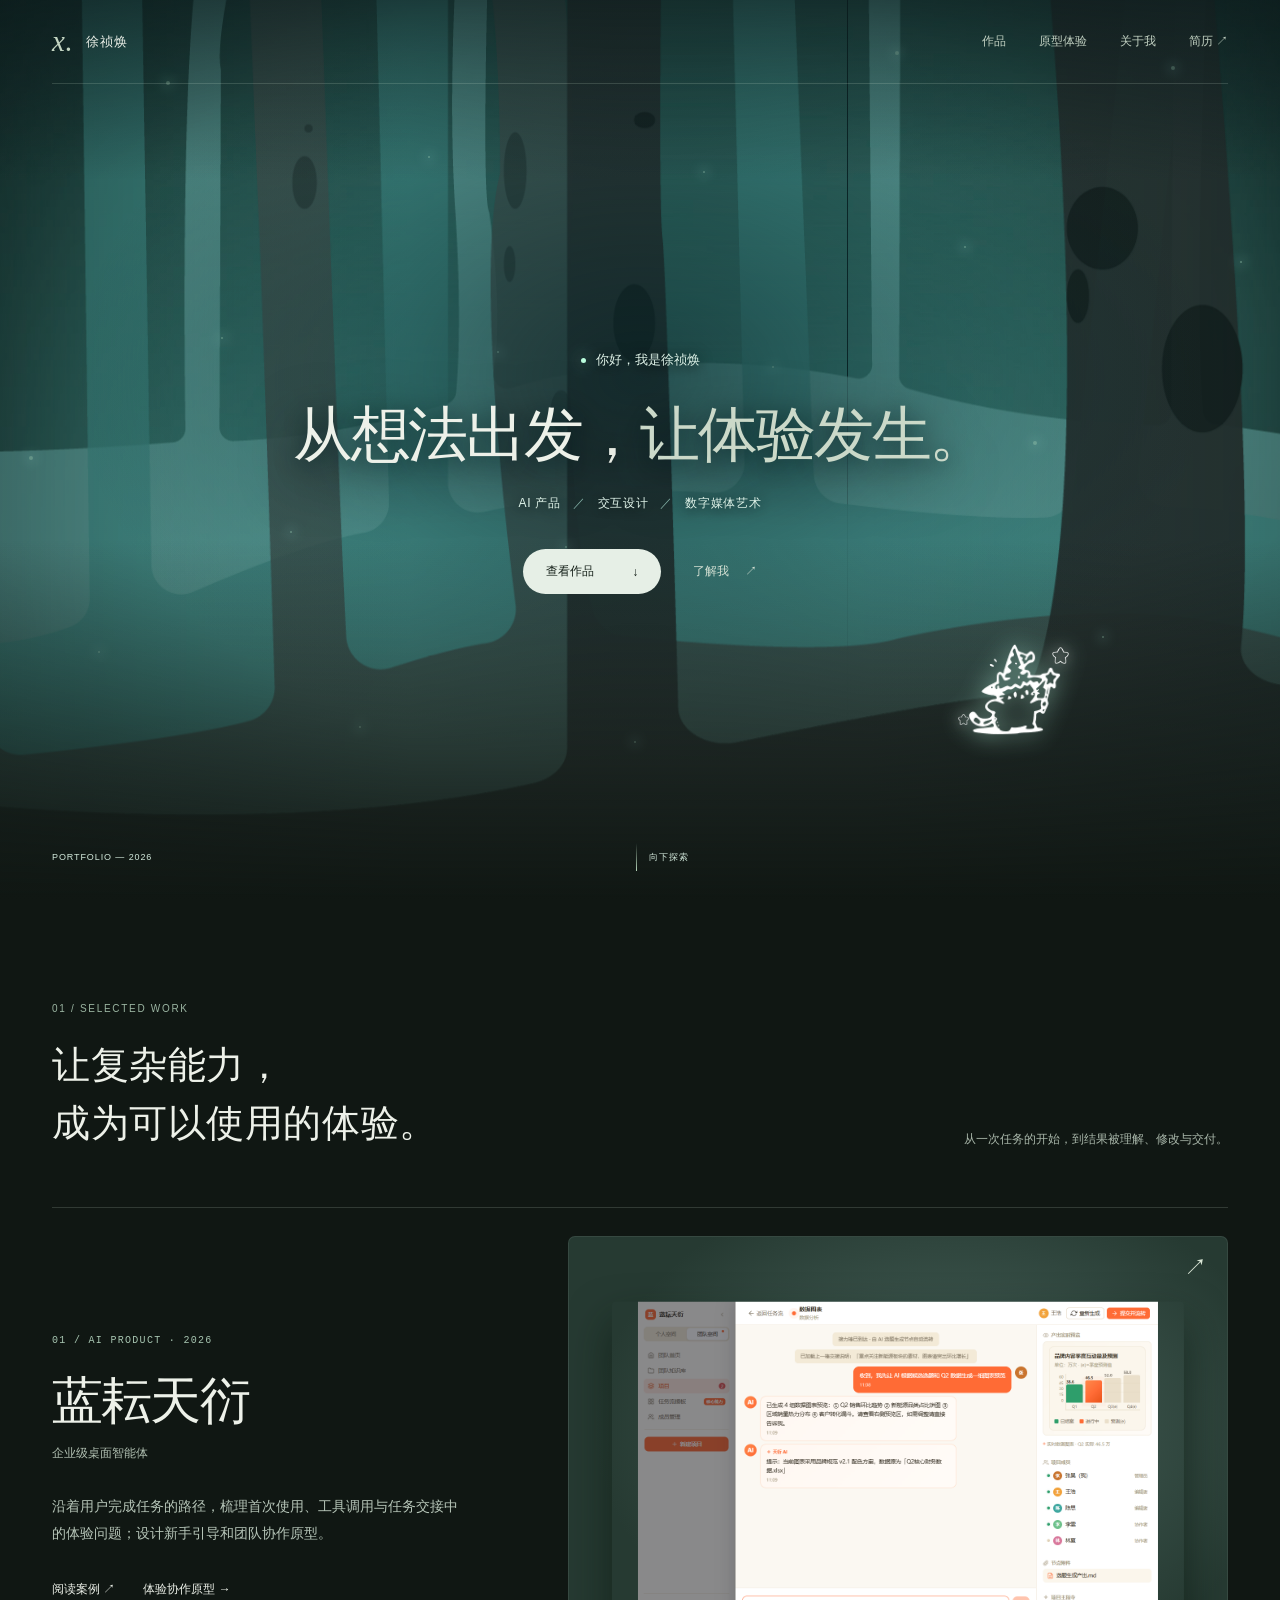
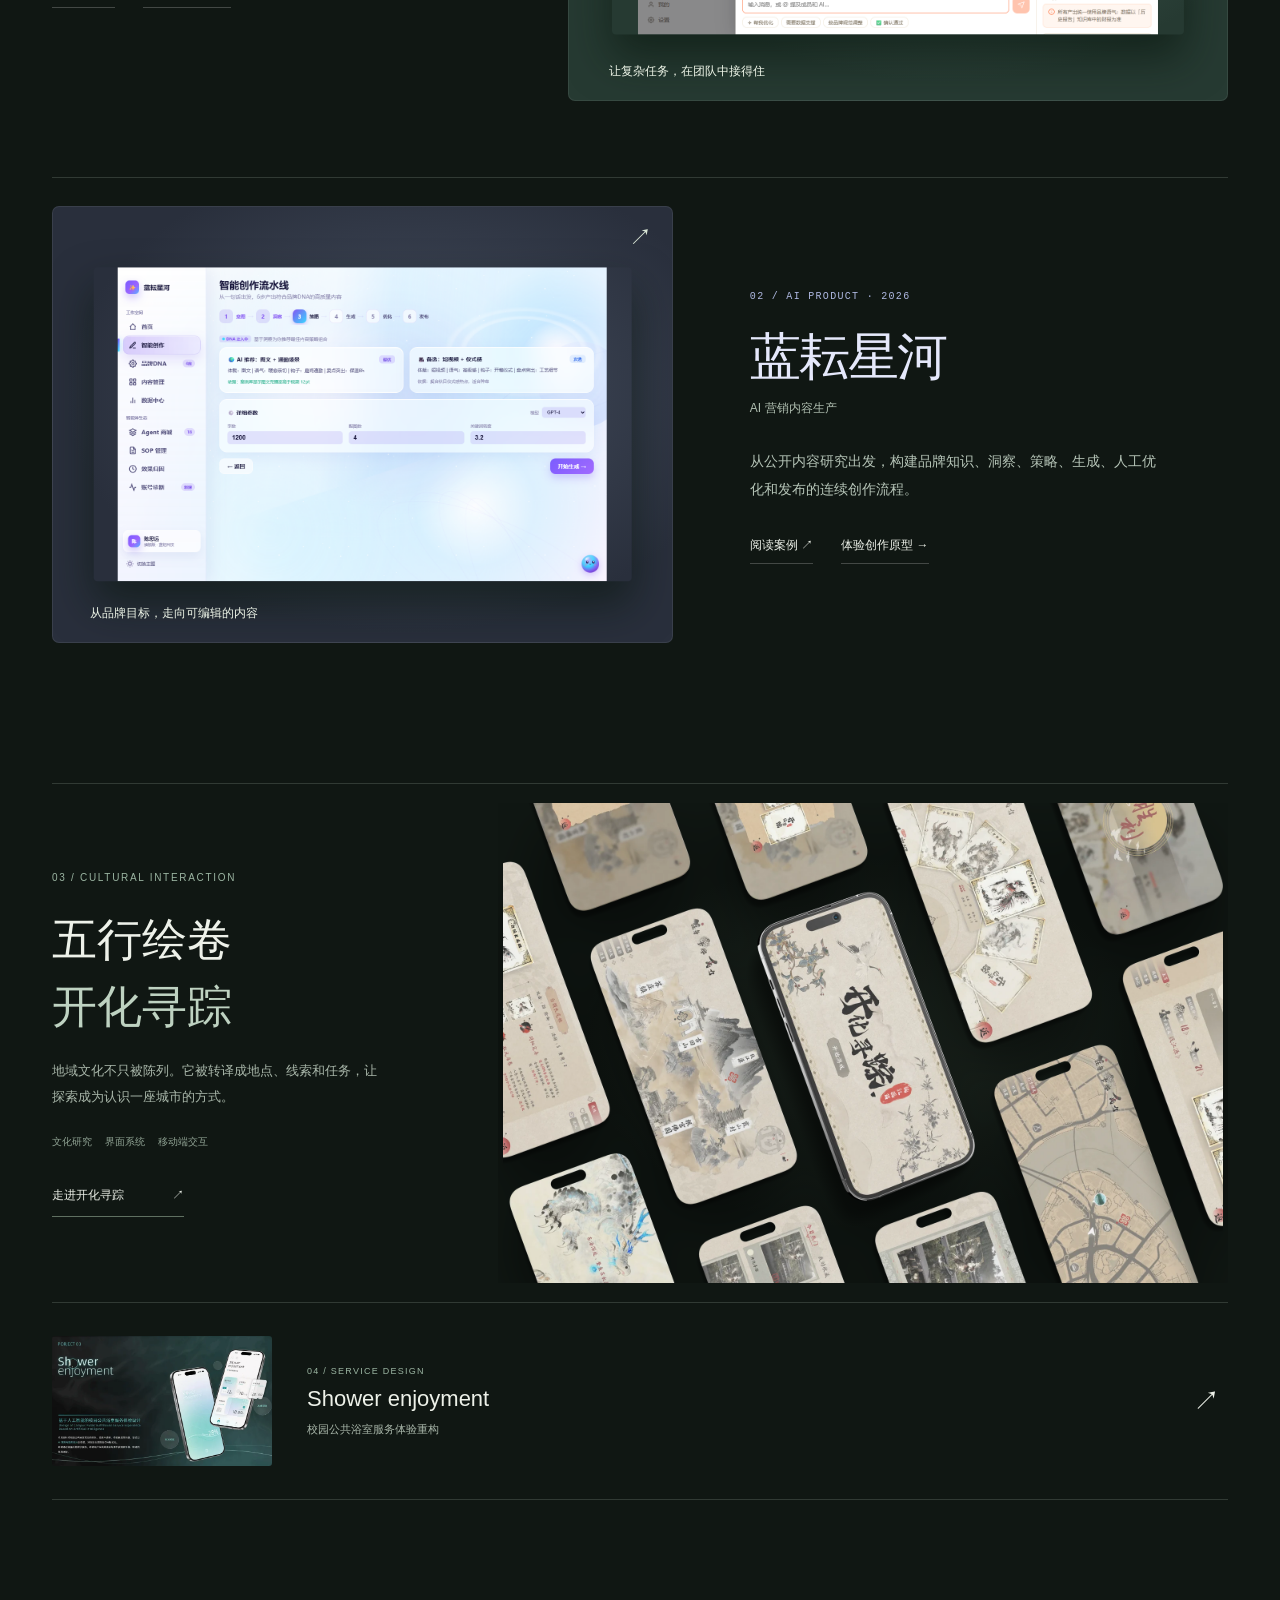
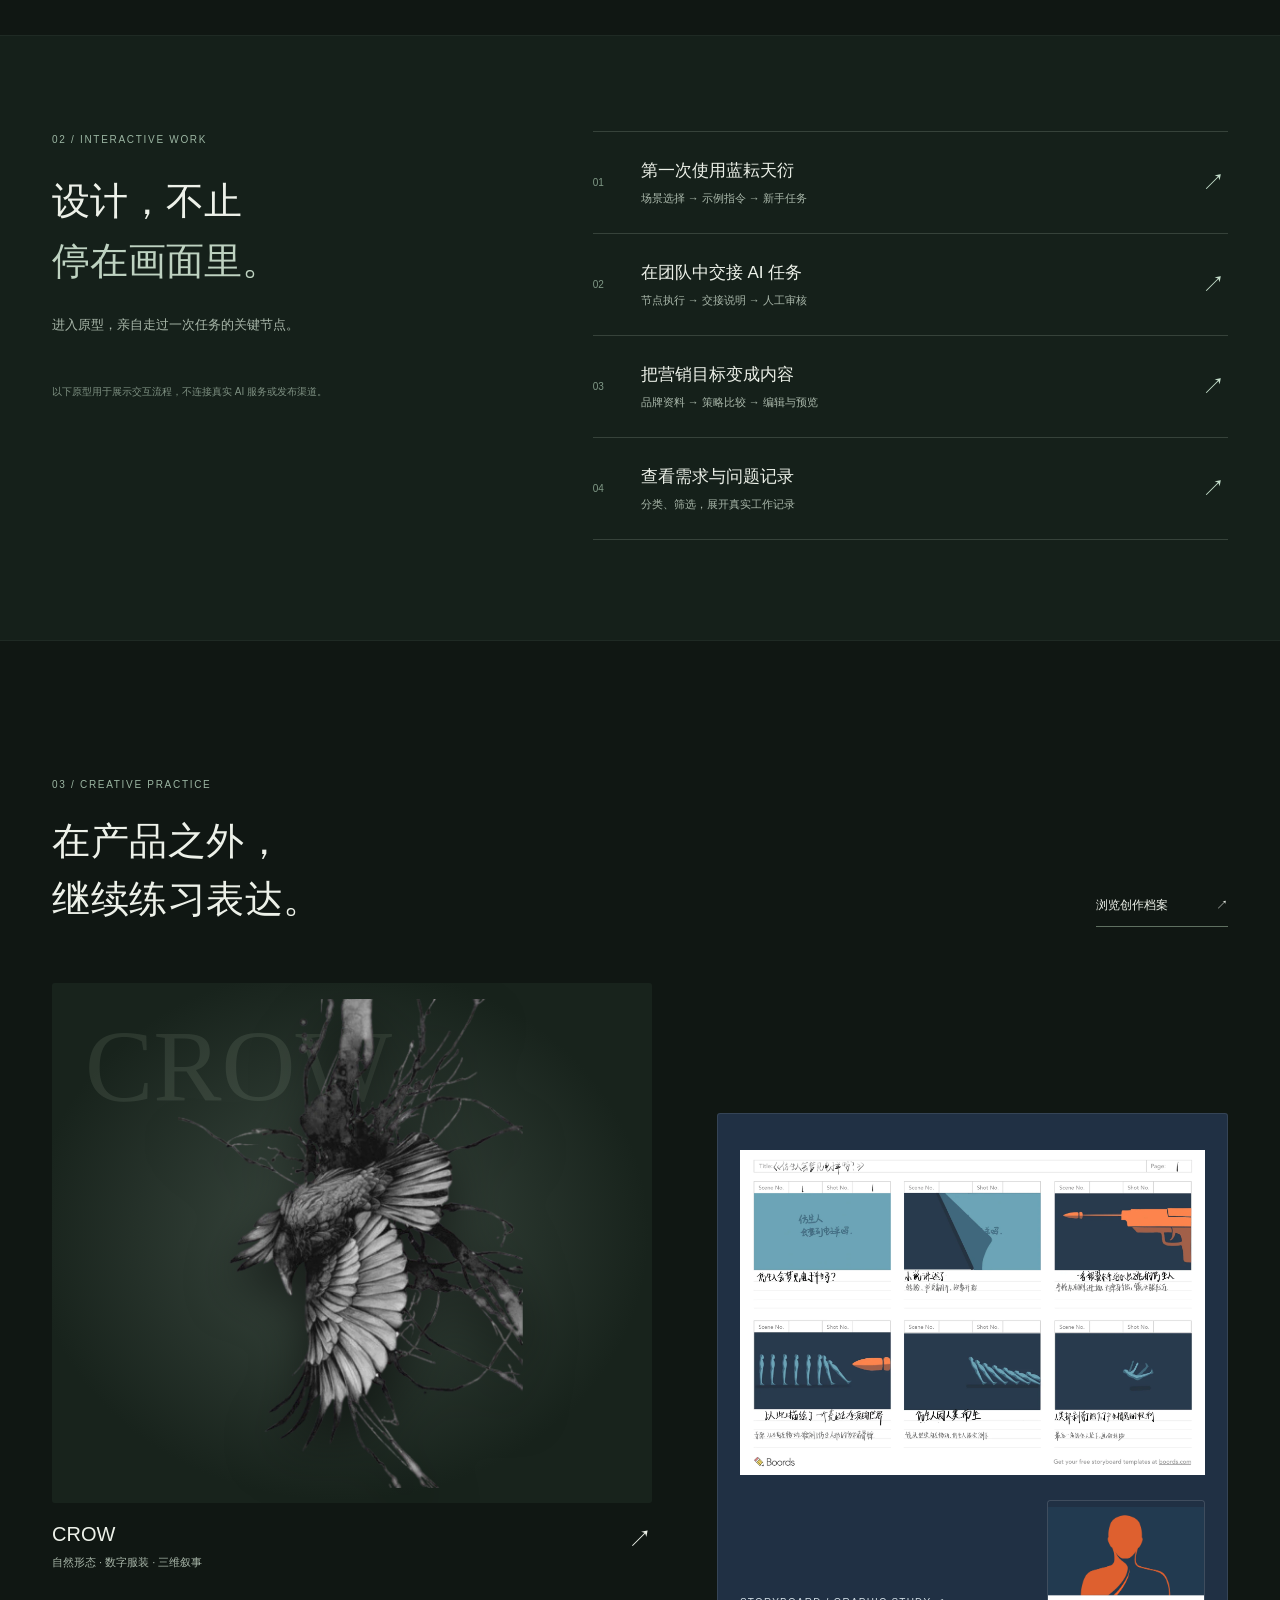
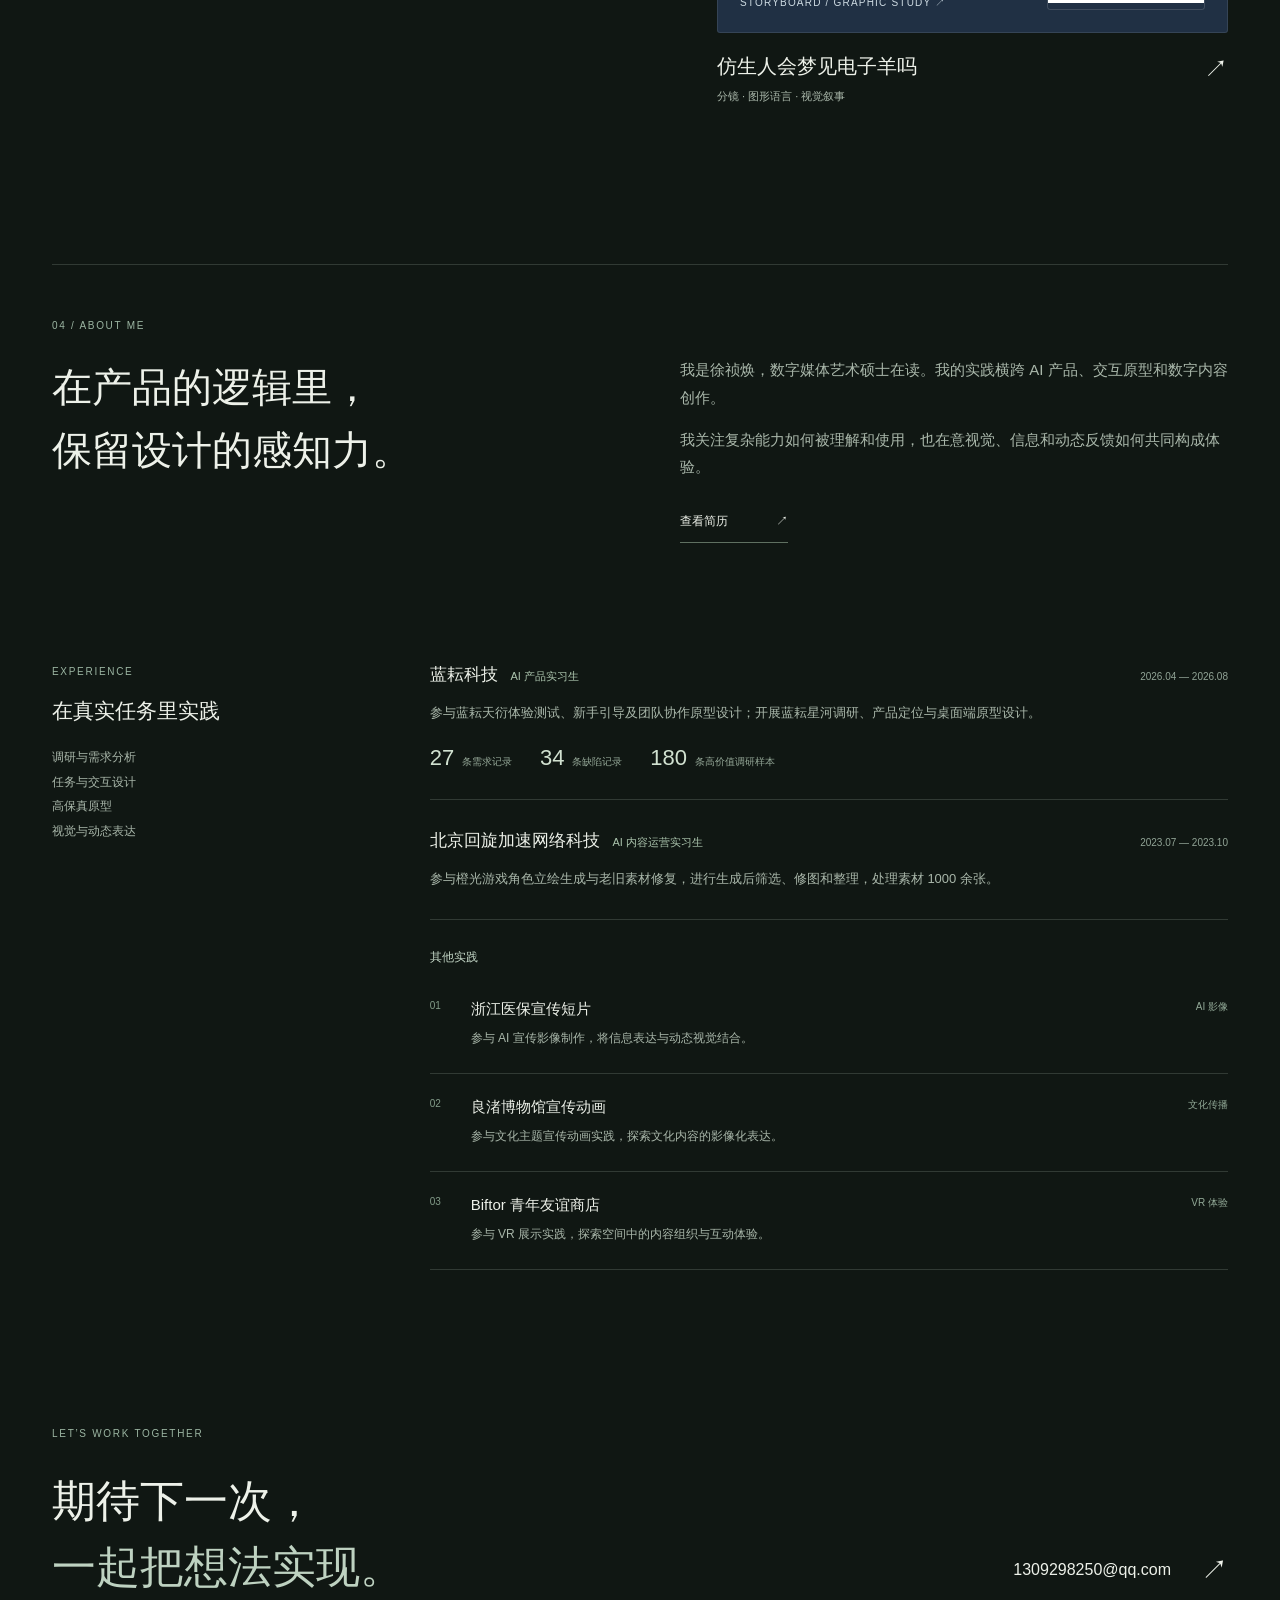
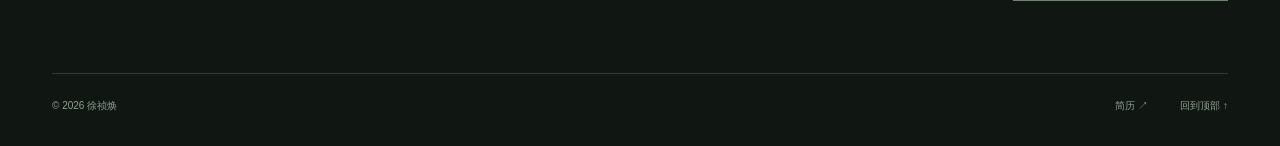
==== commit 975e8966: "Improve touch interactions and mobile parallax" ====
--- a/index.html
+++ b/index.html
@@ -21,7 +21,7 @@
     <a class="brand" href="index.html" aria-label="徐祯焕，返回首页"><span class="brand-symbol">x.</span><span>徐祯焕</span></a>
     <button class="menu-toggle" type="button" aria-expanded="false" aria-controls="site-nav">菜单 <span aria-hidden="true">＋</span></button>
     <nav id="site-nav" aria-label="主导航">
-      <a href="#work">作品</a><a href="#interact">原型体验</a><a href="#about">关于我</a><a href="assets/xuzhenhuan-resume.pdf" target="_blank" rel="noopener">简历 ↗</a>
+      <a href="#work">作品</a><a href="#interact">原型体验</a><a href="#about">关于我</a><a href="assets/xuzhenhuan-resume.pdf" target="_blank" rel="noopener">简历 ↗︎</a>
     </nav>
   </header>
   <main>
@@ -39,54 +39,54 @@
         <p class="hero-intro"><span class="small-orb"></span>你好，我是徐祯焕</p>
         <h1 id="hero-title">从想法出发，<span>让体验发生。</span></h1>
         <p class="hero-disciplines">AI 产品 <span>／</span> 交互设计 <span>／</span> 数字媒体艺术</p>
-        <div class="hero-actions"><a class="primary-action" href="#work">查看作品 <span>↓</span></a><a class="text-action" href="#about">了解我 <span>↗</span></a></div>
+        <div class="hero-actions"><a class="primary-action" href="#work">查看作品 <span>↓</span></a><a class="text-action" href="#about">了解我 <span>↗︎</span></a></div>
       </div>
-      <div class="hero-foot"><span>PORTFOLIO — 2026</span><button class="intro-toggle" type="button" aria-controls="hero-copy" aria-expanded="false" hidden>显示介绍 ↗</button><a class="scroll-indicator" href="#work"><i></i>向下探索</a><button class="motion-toggle" type="button" aria-pressed="false">暂停动效</button></div>
+      <div class="hero-foot"><span>PORTFOLIO — 2026</span><button class="intro-toggle" type="button" aria-controls="hero-copy" aria-expanded="false" hidden>显示介绍 ↗︎</button><a class="scroll-indicator" href="#work"><i></i>向下探索</a><span class="hero-sensors"><button class="tilt-toggle" type="button" aria-pressed="false" hidden>开启倾斜视差</button><button class="motion-toggle" type="button" aria-pressed="false">暂停动效</button></span></div>
     </section>
 
     <section class="work content-width" id="work" aria-labelledby="work-title">
       <div class="section-heading enter"><div><span class="section-number">01 / SELECTED WORK</span><h2 id="work-title">让复杂能力，<br>成为可以使用的体验。</h2></div><p>从一次任务的开始，到结果被理解、修改与交付。</p></div>
       <div class="project-columns">
         <article class="project project-one enter">
-          <a class="project-art art-tianyan" href="work-tianyan.html" aria-label="查看蓝耘天衍案例"><span class="art-top">01 / AI PRODUCT <span>↗</span></span><img src="assets/images/tianyan-live.png" alt="蓝耘天衍团队版原型的任务节点界面" width="1280" height="820" loading="lazy"><span class="art-bottom">让复杂任务，在团队中接得住</span></a>
+          <a class="project-art art-tianyan" href="work-tianyan.html" aria-label="查看蓝耘天衍案例"><span class="art-top">01 / AI PRODUCT <span>↗︎</span></span><img src="assets/images/tianyan-live.png" alt="蓝耘天衍团队版原型的任务节点界面" width="1280" height="820" loading="lazy"><span class="art-bottom">让复杂任务，在团队中接得住</span></a>
           <div class="project-copy"><span class="project-kicker">01 / AI PRODUCT · 2026</span><div class="project-name"><h3><a href="work-tianyan.html">蓝耘天衍</a></h3><span>企业级桌面智能体</span></div>
           <p>沿着用户完成任务的路径，梳理首次使用、工具调用与任务交接中的体验问题；设计新手引导和团队协作原型。</p>
-          <div class="project-actions"><a href="work-tianyan.html">阅读案例 ↗</a><a href="work-tianyan.html#team-demo">体验协作原型 →</a></div></div>
+          <div class="project-actions"><a href="work-tianyan.html">阅读案例 ↗︎</a><a href="work-tianyan.html#team-demo">体验协作原型 →</a></div></div>
         </article>
         <article class="project project-two enter">
-          <a class="project-art art-xinghe" href="work-xinghe.html" aria-label="查看蓝耘星河案例"><span class="art-top">02 / AI PRODUCT <span>↗</span></span><img src="assets/images/xinghe-live.png" alt="蓝耘星河原型的策略比较界面" width="1280" height="820" loading="lazy"><span class="art-bottom">从品牌目标，走向可编辑的内容</span></a>
+          <a class="project-art art-xinghe" href="work-xinghe.html" aria-label="查看蓝耘星河案例"><span class="art-top">02 / AI PRODUCT <span>↗︎</span></span><img src="assets/images/xinghe-live.png" alt="蓝耘星河原型的策略比较界面" width="1280" height="820" loading="lazy"><span class="art-bottom">从品牌目标，走向可编辑的内容</span></a>
           <div class="project-copy"><span class="project-kicker">02 / AI PRODUCT · 2026</span><div class="project-name"><h3><a href="work-xinghe.html">蓝耘星河</a></h3><span>AI 营销内容生产</span></div>
           <p>从公开内容研究出发，构建品牌知识、洞察、策略、生成、人工优化和发布的连续创作流程。</p>
-          <div class="project-actions"><a href="work-xinghe.html">阅读案例 ↗</a><a href="work-xinghe.html#xinghe-demo">体验创作原型 →</a></div></div>
+          <div class="project-actions"><a href="work-xinghe.html">阅读案例 ↗︎</a><a href="work-xinghe.html#xinghe-demo">体验创作原型 →</a></div></div>
         </article>
       </div>
 
       <article class="kaihua-spotlight enter">
-        <div class="kaihua-copy"><span class="section-number">03 / CULTURAL INTERACTION</span><h3>五行绘卷<br><em>开化寻踪</em></h3><p>地域文化不只被陈列。它被转译成地点、线索和任务，让探索成为认识一座城市的方式。</p><div class="keyword-row"><span>文化研究</span><span>界面系统</span><span>移动端交互</span></div><a class="underlined-link" href="archive.html#kaihua">走进开化寻踪 <span>↗</span></a></div>
+        <div class="kaihua-copy"><span class="section-number">03 / CULTURAL INTERACTION</span><h3>五行绘卷<br><em>开化寻踪</em></h3><p>地域文化不只被陈列。它被转译成地点、线索和任务，让探索成为认识一座城市的方式。</p><div class="keyword-row"><span>文化研究</span><span>界面系统</span><span>移动端交互</span></div><a class="underlined-link" href="archive.html#kaihua">走进开化寻踪 <span>↗︎</span></a></div>
         <a class="kaihua-visual" href="archive.html#kaihua" aria-label="查看开化寻踪项目"><img src="assets/images/kaihua-phones.webp" alt="开化寻踪的移动端界面样机" loading="lazy"></a>
       </article>
-      <a class="service-strip enter" href="work-shower.html"><img src="assets/images/shower-cover.webp" alt="Shower enjoyment 服务设计封面" loading="lazy"><span class="service-info"><small>04 / SERVICE DESIGN</small><strong>Shower enjoyment</strong><span>校园公共浴室服务体验重构</span></span><span class="service-arrow" aria-hidden="true">↗</span></a>
+      <a class="service-strip enter" href="work-shower.html"><img src="assets/images/shower-cover.webp" alt="Shower enjoyment 服务设计封面" loading="lazy"><span class="service-info"><small>04 / SERVICE DESIGN</small><strong>Shower enjoyment</strong><span>校园公共浴室服务体验重构</span></span><span class="service-arrow" aria-hidden="true">↗︎</span></a>
     </section>
 
     <section class="prototype-index" id="interact" aria-labelledby="interact-title"><div class="content-width prototype-layout">
       <div class="prototype-copy enter"><span class="section-number">02 / INTERACTIVE WORK</span><h2 id="interact-title">设计，不止<br><em>停在画面里。</em></h2><p>进入原型，亲自走过一次任务的关键节点。</p><small>以下原型用于展示交互流程，不连接真实 AI 服务或发布渠道。</small></div>
       <div class="prototype-links enter">
-        <a href="work-tianyan.html#onboarding-demo"><span>01</span><span><strong>第一次使用蓝耘天衍</strong><small>场景选择 → 示例指令 → 新手任务</small></span><b>↗</b></a>
-        <a href="work-tianyan.html#team-demo"><span>02</span><span><strong>在团队中交接 AI 任务</strong><small>节点执行 → 交接说明 → 人工审核</small></span><b>↗</b></a>
-        <a href="work-xinghe.html#xinghe-demo"><span>03</span><span><strong>把营销目标变成内容</strong><small>品牌资料 → 策略比较 → 编辑与预览</small></span><b>↗</b></a>
-        <a href="work-tianyan.html#issue-records"><span>04</span><span><strong>查看需求与问题记录</strong><small>分类、筛选，展开真实工作记录</small></span><b>↗</b></a>
+        <a href="work-tianyan.html#onboarding-demo"><span>01</span><span><strong>第一次使用蓝耘天衍</strong><small>场景选择 → 示例指令 → 新手任务</small></span><b>↗︎</b></a>
+        <a href="work-tianyan.html#team-demo"><span>02</span><span><strong>在团队中交接 AI 任务</strong><small>节点执行 → 交接说明 → 人工审核</small></span><b>↗︎</b></a>
+        <a href="work-xinghe.html#xinghe-demo"><span>03</span><span><strong>把营销目标变成内容</strong><small>品牌资料 → 策略比较 → 编辑与预览</small></span><b>↗︎</b></a>
+        <a href="work-tianyan.html#issue-records"><span>04</span><span><strong>查看需求与问题记录</strong><small>分类、筛选，展开真实工作记录</small></span><b>↗︎</b></a>
       </div>
     </div></section>
 
     <section class="creative content-width" id="creative" aria-labelledby="creative-title">
-      <div class="section-heading enter"><div><span class="section-number">03 / CREATIVE PRACTICE</span><h2 id="creative-title">在产品之外，<br>继续练习表达。</h2></div><a class="underlined-link" href="archive.html">浏览创作档案 <span>↗</span></a></div>
+      <div class="section-heading enter"><div><span class="section-number">03 / CREATIVE PRACTICE</span><h2 id="creative-title">在产品之外，<br>继续练习表达。</h2></div><a class="underlined-link" href="archive.html">浏览创作档案 <span>↗︎</span></a></div>
       <div class="creative-layout">
-        <a class="crow-work enter" href="archive.html#crow"><span class="crow-field"><span class="crow-lettering">CROW</span><img src="assets/images/crow-bird.webp" alt="CROW 三维服装与乌鸦意象" loading="lazy"></span><span class="creative-info"><strong>CROW</strong><span>自然形态 · 数字服装 · 三维叙事</span><b>↗</b></span></a>
-        <article class="motion-work enter"><a class="motion-study" href="archive.html#motion" aria-label="查看《仿生人会梦见电子羊吗》的分镜与图形设计"><img class="motion-storyboard" src="assets/images/motion-storyboard-1.webp" alt="仿生人会梦见电子羊吗的分镜设计" loading="lazy"><img class="motion-graphic" src="assets/images/motion-still-1.webp" alt="人物图形设计" loading="lazy"><span>STORYBOARD / GRAPHIC STUDY ↗</span></a><div class="creative-info"><strong>仿生人会梦见电子羊吗</strong><span>分镜 · 图形语言 · 视觉叙事</span><a href="archive.html#motion" aria-label="查看分镜与图形设计">↗</a></div></article>
+        <a class="crow-work enter" href="archive.html#crow"><span class="crow-field"><span class="crow-lettering">CROW</span><img src="assets/images/crow-bird.webp" alt="CROW 三维服装与乌鸦意象" loading="lazy"></span><span class="creative-info"><strong>CROW</strong><span>自然形态 · 数字服装 · 三维叙事</span><b>↗︎</b></span></a>
+        <article class="motion-work enter"><a class="motion-study" href="archive.html#motion" aria-label="查看《仿生人会梦见电子羊吗》的分镜与图形设计"><img class="motion-storyboard" src="assets/images/motion-storyboard-1.webp" alt="仿生人会梦见电子羊吗的分镜设计" loading="lazy"><img class="motion-graphic" src="assets/images/motion-still-1.webp" alt="人物图形设计" loading="lazy"><span>STORYBOARD / GRAPHIC STUDY ↗︎</span></a><div class="creative-info"><strong>仿生人会梦见电子羊吗</strong><span>分镜 · 图形语言 · 视觉叙事</span><a href="archive.html#motion" aria-label="查看分镜与图形设计">↗︎</a></div></article>
       </div>
     </section>
 
-    <section class="about content-width" id="about" aria-labelledby="about-title"><div class="about-head enter"><span class="section-number">04 / ABOUT ME</span><h2 id="about-title">在产品的逻辑里，<br>保留设计的感知力。</h2><div><p>我是徐祯焕，数字媒体艺术硕士在读。我的实践横跨 AI 产品、交互原型和数字内容创作。</p><p>我关注复杂能力如何被理解和使用，也在意视觉、信息和动态反馈如何共同构成体验。</p><a class="underlined-link" href="assets/xuzhenhuan-resume.pdf" target="_blank" rel="noopener">查看简历 <span>↗</span></a></div></div>
+    <section class="about content-width" id="about" aria-labelledby="about-title"><div class="about-head enter"><span class="section-number">04 / ABOUT ME</span><h2 id="about-title">在产品的逻辑里，<br>保留设计的感知力。</h2><div><p>我是徐祯焕，数字媒体艺术硕士在读。我的实践横跨 AI 产品、交互原型和数字内容创作。</p><p>我关注复杂能力如何被理解和使用，也在意视觉、信息和动态反馈如何共同构成体验。</p><a class="underlined-link" href="assets/xuzhenhuan-resume.pdf" target="_blank" rel="noopener">查看简历 <span>↗︎</span></a></div></div>
       <div class="experience" id="experience"><div class="experience-aside enter"><span class="section-number">EXPERIENCE</span><h3>在真实任务里实践</h3><p>调研与需求分析<br>任务与交互设计<br>高保真原型<br>视觉与动态表达</p></div><div class="experience-list">
         <article class="experience-item enter"><div class="experience-title"><h3>蓝耘科技 <small>AI 产品实习生</small></h3><time>2026.04 — 2026.08</time></div><p>参与蓝耘天衍体验测试、新手引导及团队协作原型设计；开展蓝耘星河调研、产品定位与桌面端原型设计。</p><div class="experience-facts"><span><b>27</b> 条需求记录</span><span><b>34</b> 条缺陷记录</span><span><b>180</b> 条高价值调研样本</span></div></article>
         <article class="experience-item enter"><div class="experience-title"><h3>北京回旋加速网络科技 <small>AI 内容运营实习生</small></h3><time>2023.07 — 2023.10</time></div><p>参与橙光游戏角色立绘生成与老旧素材修复，进行生成后筛选、修图和整理，处理素材 1000 余张。</p></article>
@@ -97,7 +97,7 @@
       </div></div>
     </section>
 
-    <footer class="contact content-width" id="contact"><span class="section-number">LET’S WORK TOGETHER</span><div class="contact-main"><h2>期待下一次，<br><em>一起把想法实现。</em></h2><a href="mailto:1309298250@qq.com">1309298250@qq.com <span>↗</span></a></div><div class="footer-foot"><span>© 2026 徐祯焕</span><a href="assets/xuzhenhuan-resume.pdf" target="_blank" rel="noopener">简历 ↗</a><a href="#">回到顶部 ↑</a></div></footer>
+    <footer class="contact content-width" id="contact"><span class="section-number">LET’S WORK TOGETHER</span><div class="contact-main"><h2>期待下一次，<br><em>一起把想法实现。</em></h2><a href="mailto:1309298250@qq.com">1309298250@qq.com <span>↗︎</span></a></div><div class="footer-foot"><span>© 2026 徐祯焕</span><a href="assets/xuzhenhuan-resume.pdf" target="_blank" rel="noopener">简历 ↗︎</a><a href="#">回到顶部 ↑</a></div></footer>
   </main>
 </body>
 </html>
--- a/home-refresh.css
+++ b/home-refresh.css
@@ -10,6 +10,7 @@
 .forest-cat{position:absolute;z-index:3;right:17%;bottom:18%;width:96px;height:96px;pointer-events:none;filter:brightness(1.4) drop-shadow(0 0 12px #bcffe7bc)}
 .forest-cat img{position:static;display:block;width:100%;height:100%;min-width:0;max-width:100%;object-fit:contain;transform:none;will-change:auto;animation:forest-cat-float 3.8s ease-in-out infinite}
 .hero.has-active-cat-cursor .forest-cat{animation:none;opacity:0;transition:opacity .28s}
+.hero.has-touch-cat .forest-cat{opacity:0!important;transition:opacity .18s}
 .forest-firefly{position:absolute;z-index:2;left:var(--x);top:var(--y);width:var(--size);height:var(--size);border-radius:50%;background:#c5ffdf;box-shadow:0 0 12px 3px #b4fff398;opacity:.5;animation:firefly-glow 4.8s ease-in-out var(--delay) infinite alternate}
 .hero-vignette{z-index:1;background:linear-gradient(180deg,#0b191aaa 0%,transparent 20%,transparent 60%,#101713 100%),radial-gradient(ellipse 49% 48% at 50% 42%,#0a2528aa,transparent 90%),linear-gradient(90deg,#07171655,transparent 32%,transparent 68%,#07171644)}
 .hero-copy{z-index:3;top:28%}
@@ -84,7 +85,11 @@
 @keyframes firefly-glow{from{opacity:.16;transform:translateY(6px) scale(.7)}to{opacity:.85;transform:translateY(-9px) scale(1.2)}}
 .motion-paused .forest-firefly{animation-play-state:paused}
 .motion-paused .forest-cat img,.motion-paused .forest-cat::before,.motion-paused .forest-cat::after{animation-play-state:paused}
-@media(max-width:700px){.forest-scene img{width:auto;min-width:100%;height:104%}.forest-scene .forest-bg{width:100%;height:100%}.forest-cat img{width:100%;height:100%;min-width:0}.forest-cat{right:13%;bottom:22%;width:76px;height:76px}.hero-copy{top:39%;width:calc(100% - 22px)}.hero h1{font-size:clamp(20px,5.7vw,30px);letter-spacing:-.045em;margin:24px 0 20px}.intro-toggle{position:static}.hero-foot{font-size:8px}.motion-study{height:400px;grid-template-rows:minmax(0,1fr) 80px;padding:14px}.art-bottom{font-size:10px}}
+.hero-sensors{display:flex;align-items:center;gap:10px}
+.tilt-toggle{border:1px solid #b7decb55;border-radius:99px;background:#102b2a66;color:#d3e9dc;padding:8px 10px;font-size:10px;letter-spacing:0;white-space:nowrap}
+.tilt-toggle[hidden]{display:none}
+.tilt-toggle[aria-pressed="true"]{border-color:#b7decb;color:#fff}
+@media(max-width:700px){.forest-scene img{width:auto;min-width:112%;height:112%}.forest-scene .forest-bg{width:100%;height:100%;min-width:100%}.forest-cat img{width:100%;height:100%;min-width:0}.forest-cat{right:13%;bottom:22%;width:76px;height:76px}.hero-copy{top:39%;width:calc(100% - 22px)}.hero h1{font-size:clamp(20px,5.7vw,30px);letter-spacing:-.045em;margin:24px 0 20px}.intro-toggle{position:static}.hero-foot{font-size:8px}.hero-sensors{gap:3px}.tilt-toggle{font-size:9px;padding:7px 8px}.motion-study{height:400px;grid-template-rows:minmax(0,1fr) 80px;padding:14px}.art-bottom{font-size:10px}}
 @media(max-width:390px){.motion-study{height:360px}}
 @media(max-width:800px){.project-columns{gap:59px}.project,.project-two{grid-template-columns:1fr;gap:0}.project-one .project-art,.project-two .project-art{grid-column:1;grid-row:1}.project-one .project-copy,.project-two .project-copy{grid-column:1;grid-row:2}.project-art{aspect-ratio:1.3}.project-copy{padding:23px 4px 5px}.project-name{margin-top:17px}.project-name h3{font-size:34px}.project-copy>p{margin-top:19px;font-size:12px}.project-actions{margin-top:21px}}
 @media(max-width:600px){.project-art{aspect-ratio:1.15}.project-art img{width:90%;max-height:70%}.project-kicker{font-size:9px}.project-name h3{font-size:30px}}
--- a/cursor.css
+++ b/cursor.css
@@ -22,6 +22,21 @@
 .site-cursor.is-interactive::before{opacity:.55;transform:scale(1.32)}
 .site-cursor.is-interactive img{animation:site-cat-curious .7s ease-in-out infinite alternate}
 .site-cursor.is-pouncing img{animation:site-cat-pounce .42s cubic-bezier(.18,.7,.25,1) both}
+.site-touch-cat{
+  position:fixed;z-index:2147483000;width:70px;height:70px;pointer-events:none;
+  transform:translate(-50%,-88%);transform-origin:center bottom;
+  animation:site-touch-appear .92s cubic-bezier(.18,.75,.24,1) both;
+}
+.site-touch-cat::before{
+  content:"";position:absolute;inset:5px;border-radius:50%;
+  background:radial-gradient(circle,#b7ffe0a3,transparent 68%);filter:blur(9px);
+}
+.site-touch-cat img{
+  position:relative;width:100%;height:100%;object-fit:contain;
+  filter:drop-shadow(0 1px 2px #091910) drop-shadow(0 0 9px #b7ffe0);
+  animation:site-touch-wiggle .55s ease-out both;
+}
+.site-touch-cat.is-on-light img{filter:brightness(0) saturate(100%) invert(24%) sepia(24%) saturate(760%) hue-rotate(87deg) drop-shadow(0 0 4px #9acaa3)}
 .site-cursor-effects{position:fixed;inset:0;z-index:2147482999;pointer-events:none;overflow:hidden}
 .site-cursor-star,.site-cursor-trail{
   position:absolute;display:block;background:url('assets/images/star-outline.png') center/contain no-repeat;
@@ -44,7 +59,13 @@
 @keyframes site-cat-breathe{0%,100%{transform:translateY(0) rotate(-3deg)}50%{transform:translateY(-3px) rotate(3deg)}}
 @keyframes site-cat-curious{from{transform:rotate(-11deg) scale(1.02)}to{transform:rotate(8deg) scale(1.1)}}
 @keyframes site-cat-pounce{0%,100%{transform:scale(1) rotate(0)}35%{transform:scale(.79) rotate(-14deg)}68%{transform:scale(1.2) rotate(8deg)}}
+@keyframes site-touch-appear{0%{opacity:0;transform:translate(-50%,-60%) scale(.42)}20%{opacity:1;transform:translate(-50%,-100%) scale(1.13)}52%{opacity:1;transform:translate(-50%,-92%) scale(.96)}78%{opacity:1;transform:translate(-50%,-97%) scale(1)}100%{opacity:0;transform:translate(-50%,-125%) scale(.72)}}
+@keyframes site-touch-wiggle{0%{transform:rotate(-13deg)}40%{transform:rotate(9deg)}75%{transform:rotate(-4deg)}100%{transform:rotate(0)}}
 @keyframes site-star-fly{0%{opacity:0;transform:translate(-50%,-50%) scale(.2) rotate(0)}20%{opacity:1}75%{opacity:.95}100%{opacity:0;transform:translate(calc(-50% + var(--dx)),calc(-50% + var(--dy))) scale(.9) rotate(var(--spin))}}
 @keyframes site-trail-fade{0%{opacity:.75;transform:translate(-50%,-50%) scale(.8) rotate(0)}100%{opacity:0;transform:translate(-50%,15px) scale(.2) rotate(70deg)}}
 @keyframes site-flash-out{from{opacity:1;transform:translate(-50%,-50%) scale(.4)}to{opacity:0;transform:translate(-50%,-50%) scale(2.9)}}
-@media(prefers-reduced-motion:reduce),(pointer:coarse){.site-cursor,.site-cursor-effects{display:none!important}html.site-cursor-enabled,html.site-cursor-enabled *{cursor:auto!important}}
+@media(pointer:coarse){.site-cursor{display:none!important}html.site-cursor-enabled,html.site-cursor-enabled *{cursor:auto!important}}
+@media(prefers-reduced-motion:reduce){.site-cursor,.site-cursor-effects{display:none!important}.site-touch-cat{animation:site-touch-still .92s ease both}.site-touch-cat img{animation:none!important}html.site-cursor-enabled,html.site-cursor-enabled *{cursor:auto!important}}
+.motion-paused .site-touch-cat{animation:site-touch-still .92s ease both}
+.motion-paused .site-touch-cat img{animation:none}
+@keyframes site-touch-still{0%,100%{opacity:0;transform:translate(-50%,-88%)}20%,75%{opacity:1;transform:translate(-50%,-88%)}}
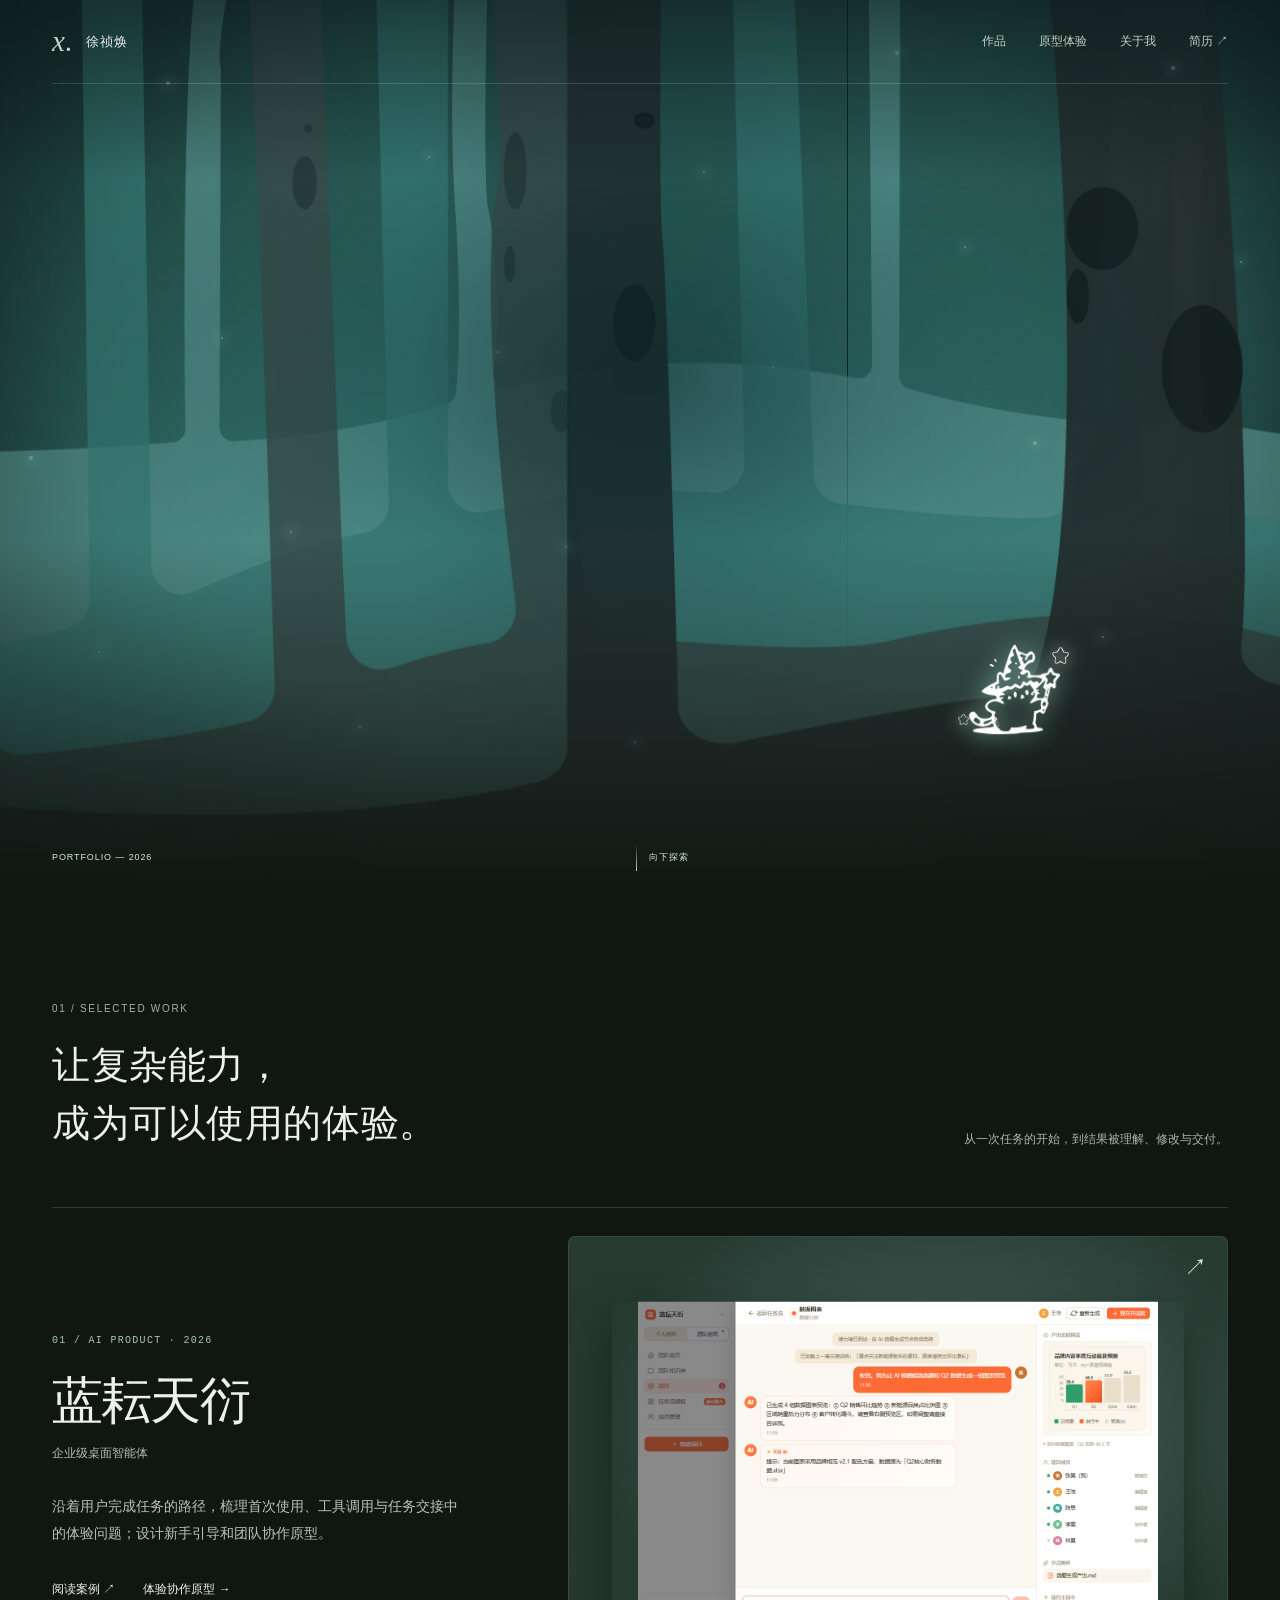
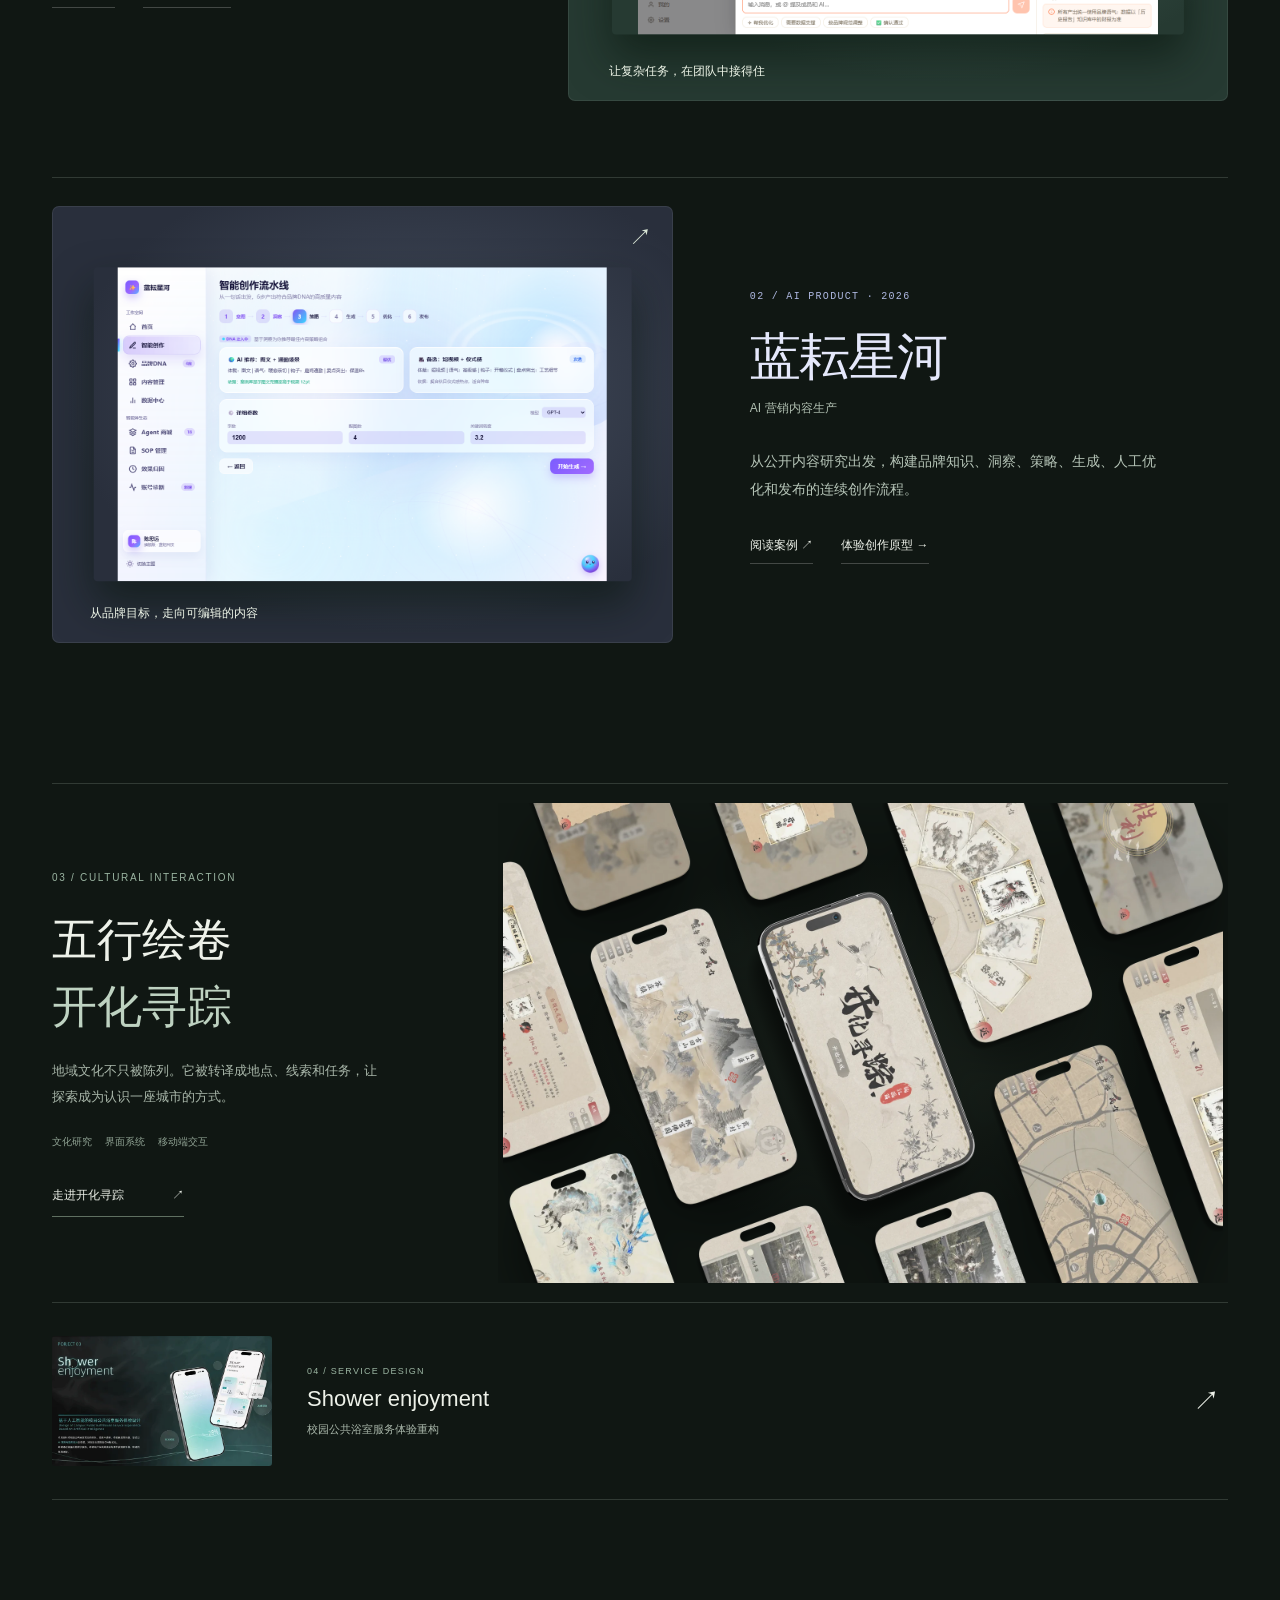
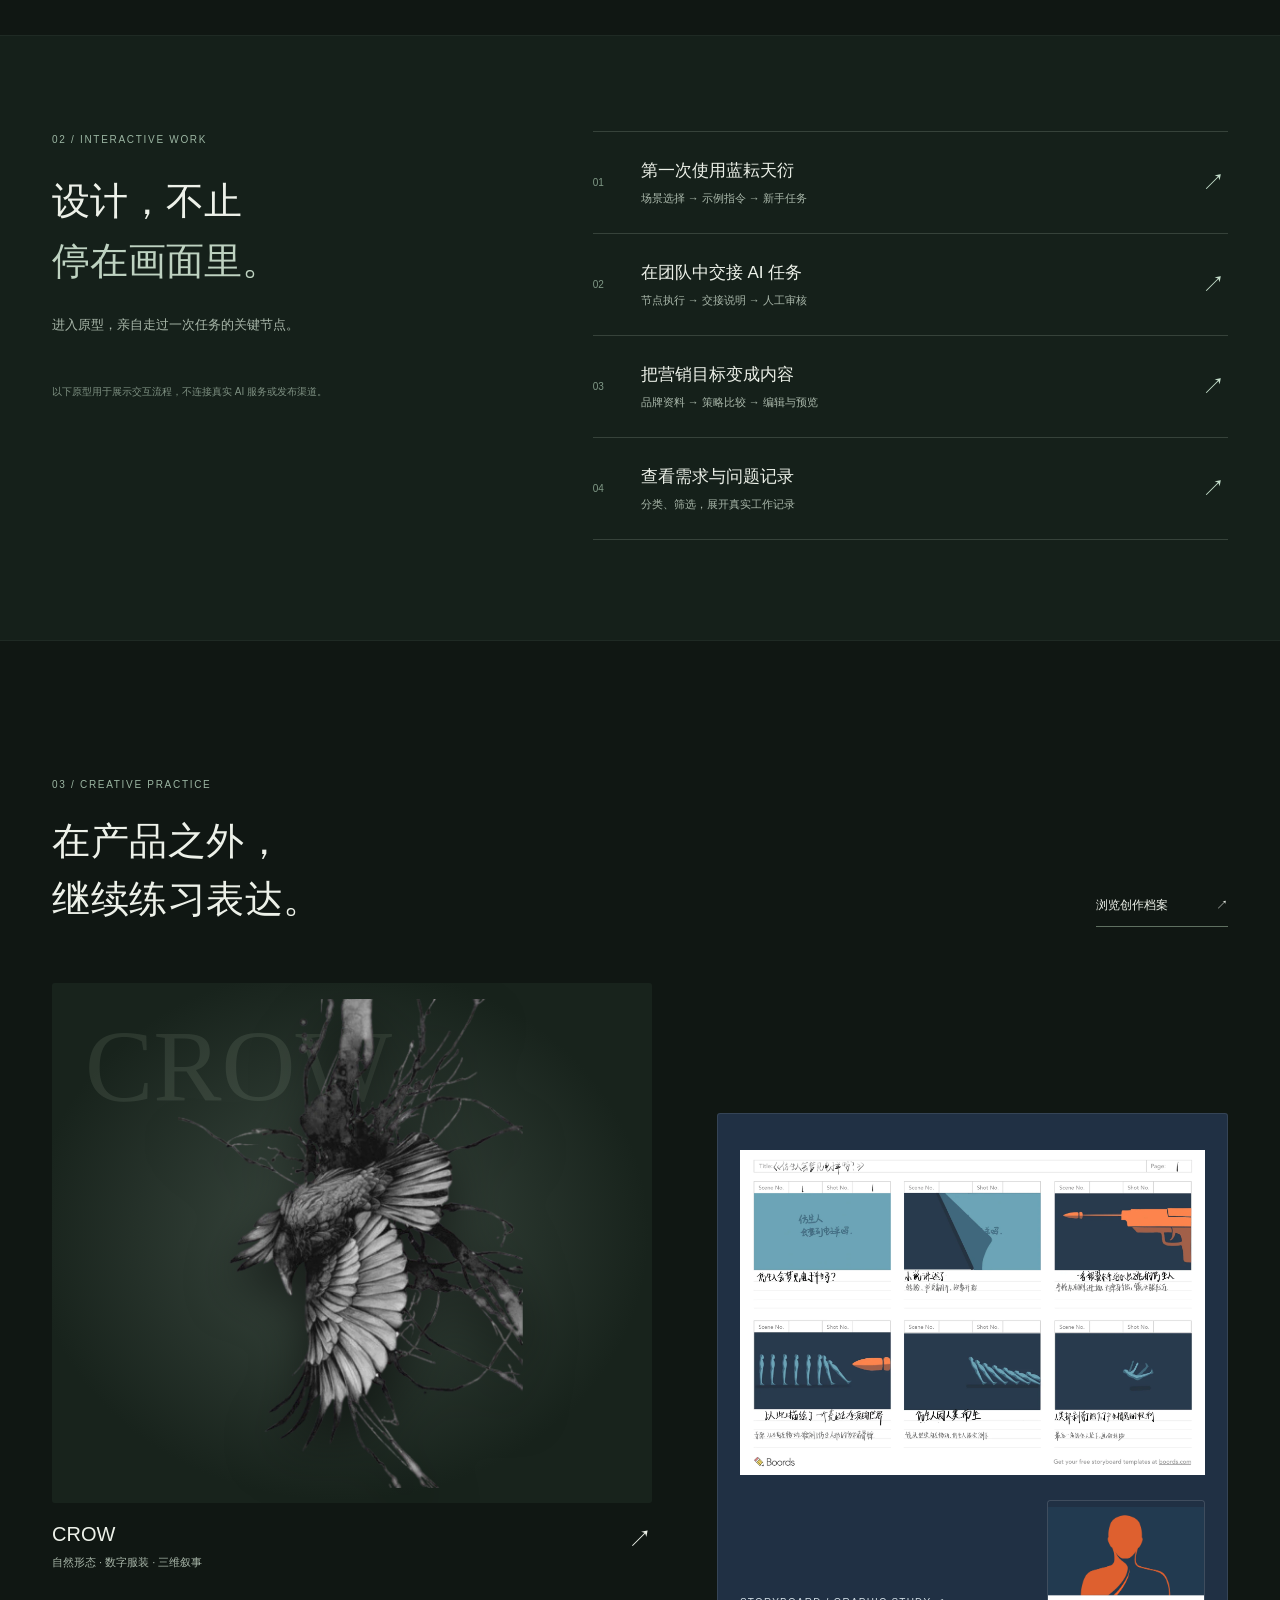
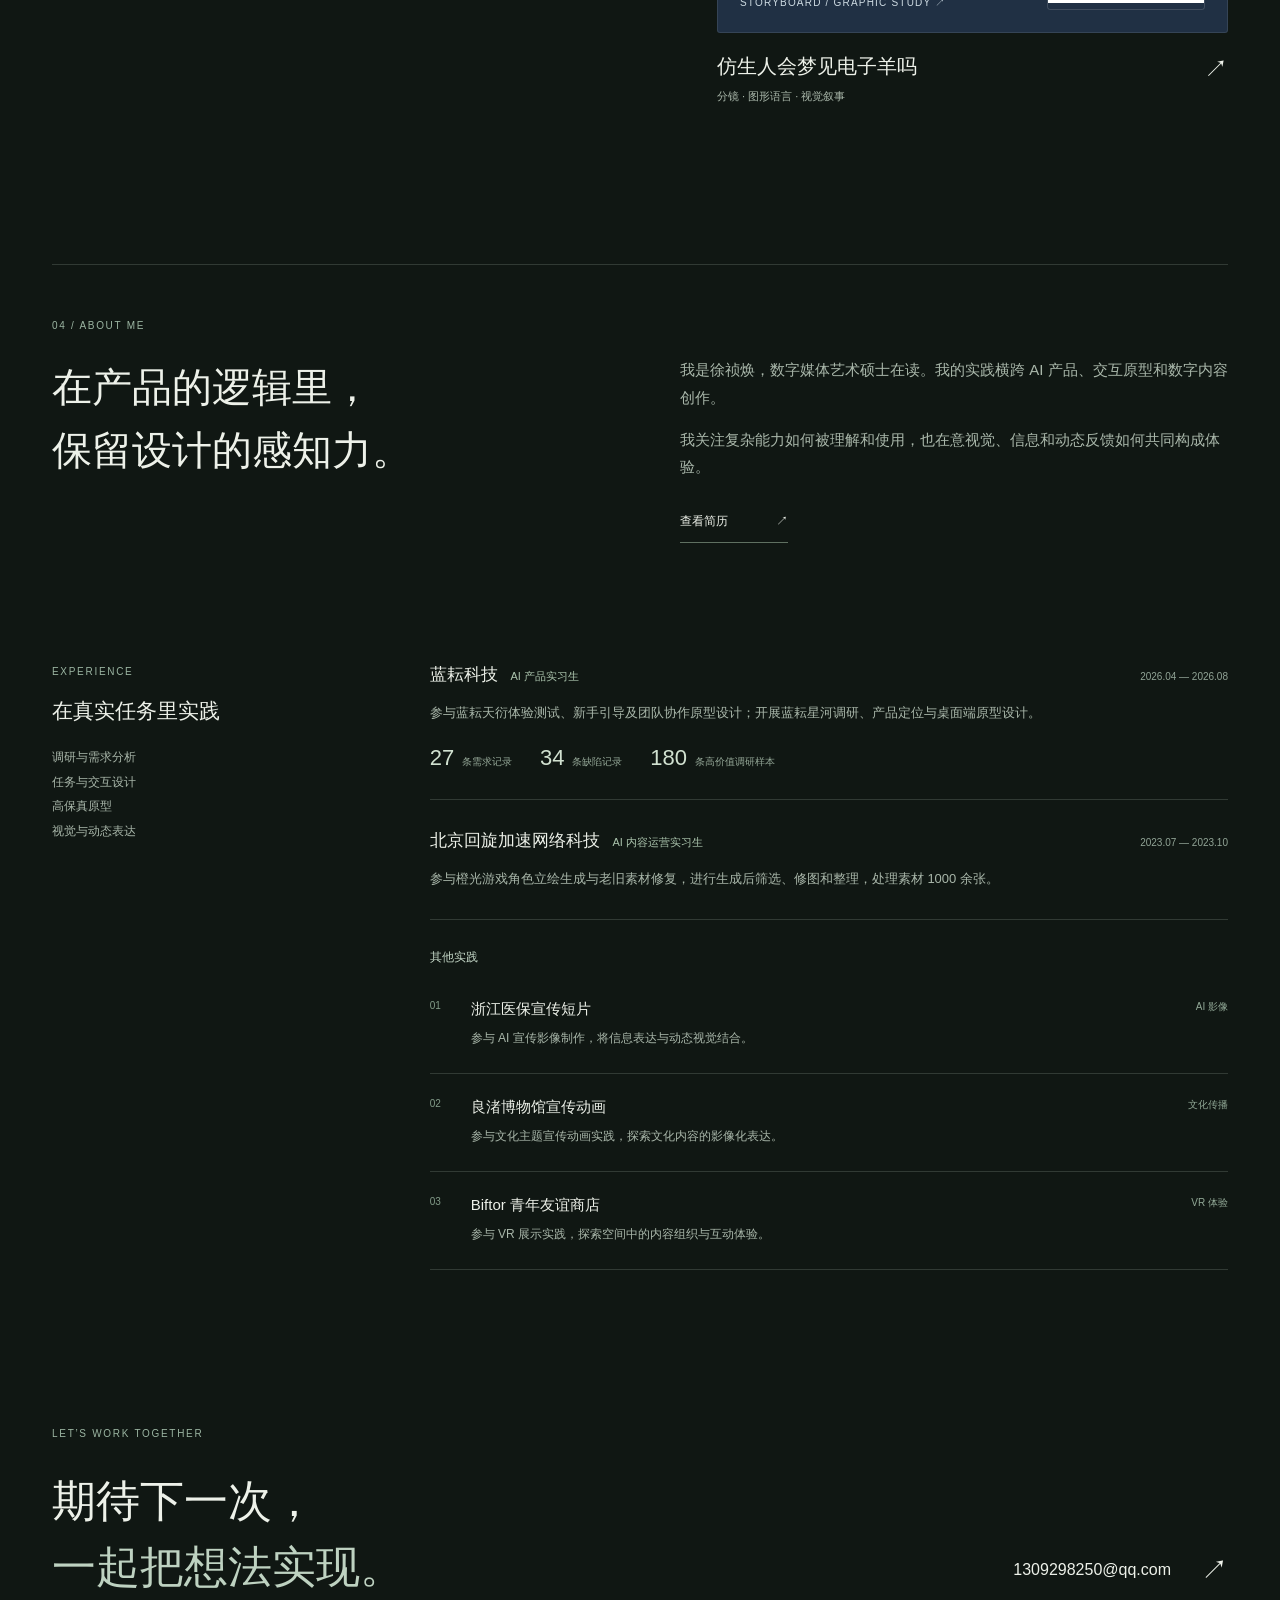
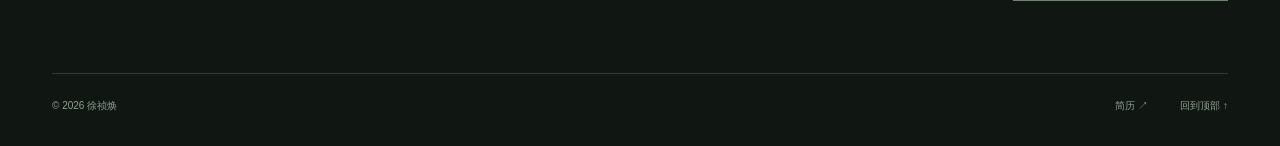
==== commit 2ec6e0e5: "Refresh touch assets across portfolio pages" ====
--- a/index.html
+++ b/index.html
@@ -9,10 +9,10 @@
   <link rel="icon" href="assets/favicon.svg">
   <link rel="stylesheet" href="home.css">
   <link rel="stylesheet" href="home-refresh.css">
-  <link rel="stylesheet" href="cursor.css">
+  <link rel="stylesheet" href="cursor.css?v=safari-touch-2">
   <script src="home.js" defer></script>
   <script src="forest.js" defer></script>
-  <script src="cursor.js" defer></script>
+  <script src="cursor.js?v=safari-touch-2" defer></script>
 </head>
 <body>
   <a class="skip-link" href="#work">跳至作品</a>
--- a/cursor.css
+++ b/cursor.css
@@ -37,6 +37,13 @@
   animation:site-touch-wiggle .55s ease-out both;
 }
 .site-touch-cat.is-on-light img{filter:brightness(0) saturate(100%) invert(24%) sepia(24%) saturate(760%) hue-rotate(87deg) drop-shadow(0 0 4px #9acaa3)}
+.site-touch-spark{
+  position:absolute;left:50%;top:34%;width:15px;height:15px;pointer-events:none;
+  background:url('assets/images/star-outline.png') center/contain no-repeat;
+  filter:drop-shadow(0 0 5px #b7ffe0);
+  animation:site-touch-spark .75s ease-out var(--delay) both;
+}
+.site-touch-cat.is-on-light .site-touch-spark{filter:brightness(0) saturate(100%) invert(38%) sepia(18%) saturate(785%) hue-rotate(89deg)}
 .site-cursor-effects{position:fixed;inset:0;z-index:2147482999;pointer-events:none;overflow:hidden}
 .site-cursor-star,.site-cursor-trail{
   position:absolute;display:block;background:url('assets/images/star-outline.png') center/contain no-repeat;
@@ -61,10 +68,11 @@
 @keyframes site-cat-pounce{0%,100%{transform:scale(1) rotate(0)}35%{transform:scale(.79) rotate(-14deg)}68%{transform:scale(1.2) rotate(8deg)}}
 @keyframes site-touch-appear{0%{opacity:0;transform:translate(-50%,-60%) scale(.42)}20%{opacity:1;transform:translate(-50%,-100%) scale(1.13)}52%{opacity:1;transform:translate(-50%,-92%) scale(.96)}78%{opacity:1;transform:translate(-50%,-97%) scale(1)}100%{opacity:0;transform:translate(-50%,-125%) scale(.72)}}
 @keyframes site-touch-wiggle{0%{transform:rotate(-13deg)}40%{transform:rotate(9deg)}75%{transform:rotate(-4deg)}100%{transform:rotate(0)}}
+@keyframes site-touch-spark{0%{opacity:0;transform:translate(-50%,-50%) rotate(var(--angle)) translateY(0) scale(.25)}25%{opacity:1}100%{opacity:0;transform:translate(-50%,-50%) rotate(var(--angle)) translateY(var(--distance)) scale(.7)}}
 @keyframes site-star-fly{0%{opacity:0;transform:translate(-50%,-50%) scale(.2) rotate(0)}20%{opacity:1}75%{opacity:.95}100%{opacity:0;transform:translate(calc(-50% + var(--dx)),calc(-50% + var(--dy))) scale(.9) rotate(var(--spin))}}
 @keyframes site-trail-fade{0%{opacity:.75;transform:translate(-50%,-50%) scale(.8) rotate(0)}100%{opacity:0;transform:translate(-50%,15px) scale(.2) rotate(70deg)}}
 @keyframes site-flash-out{from{opacity:1;transform:translate(-50%,-50%) scale(.4)}to{opacity:0;transform:translate(-50%,-50%) scale(2.9)}}
-@media(pointer:coarse){.site-cursor{display:none!important}html.site-cursor-enabled,html.site-cursor-enabled *{cursor:auto!important}}
+@media(pointer:coarse),(hover:none){.site-cursor,.site-cursor-effects{display:none!important}html.site-cursor-enabled,html.site-cursor-enabled *{cursor:auto!important}}
 @media(prefers-reduced-motion:reduce){.site-cursor,.site-cursor-effects{display:none!important}.site-touch-cat{animation:site-touch-still .92s ease both}.site-touch-cat img{animation:none!important}html.site-cursor-enabled,html.site-cursor-enabled *{cursor:auto!important}}
 .motion-paused .site-touch-cat{animation:site-touch-still .92s ease both}
 .motion-paused .site-touch-cat img{animation:none}
